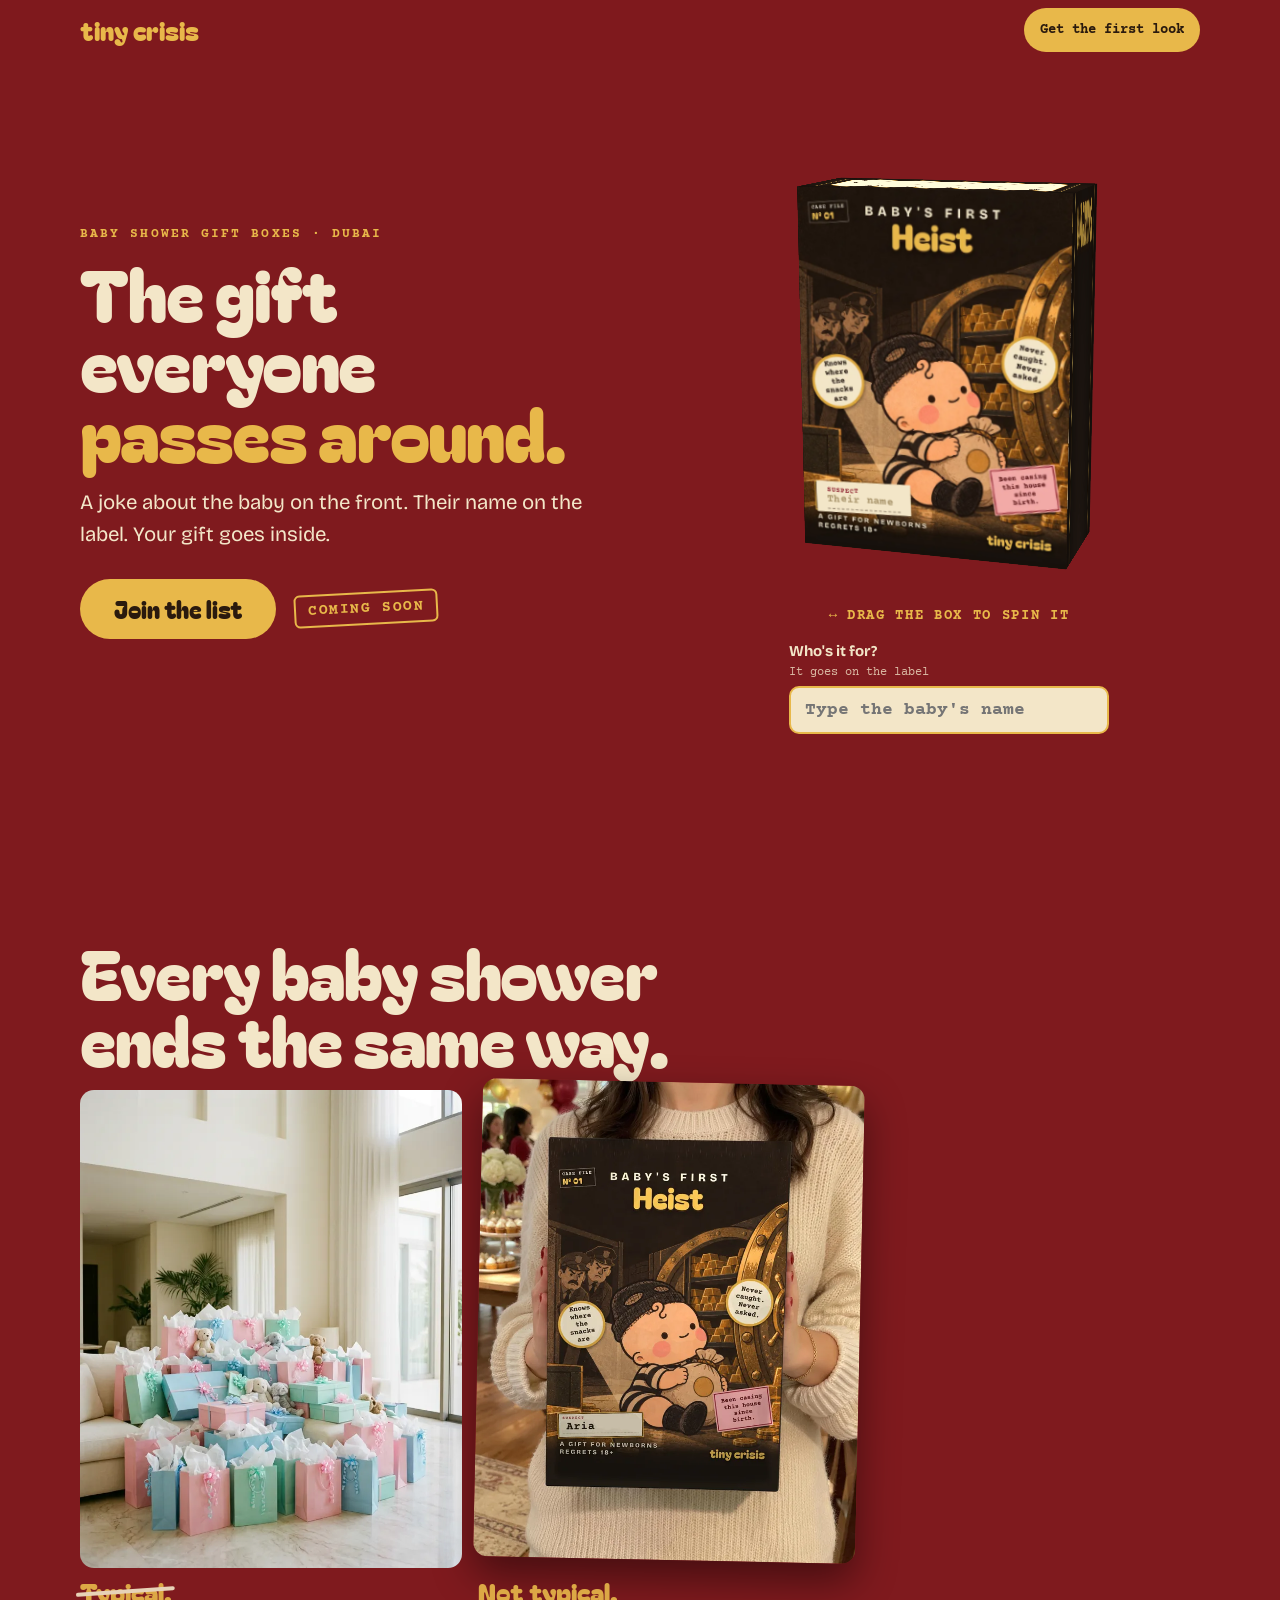
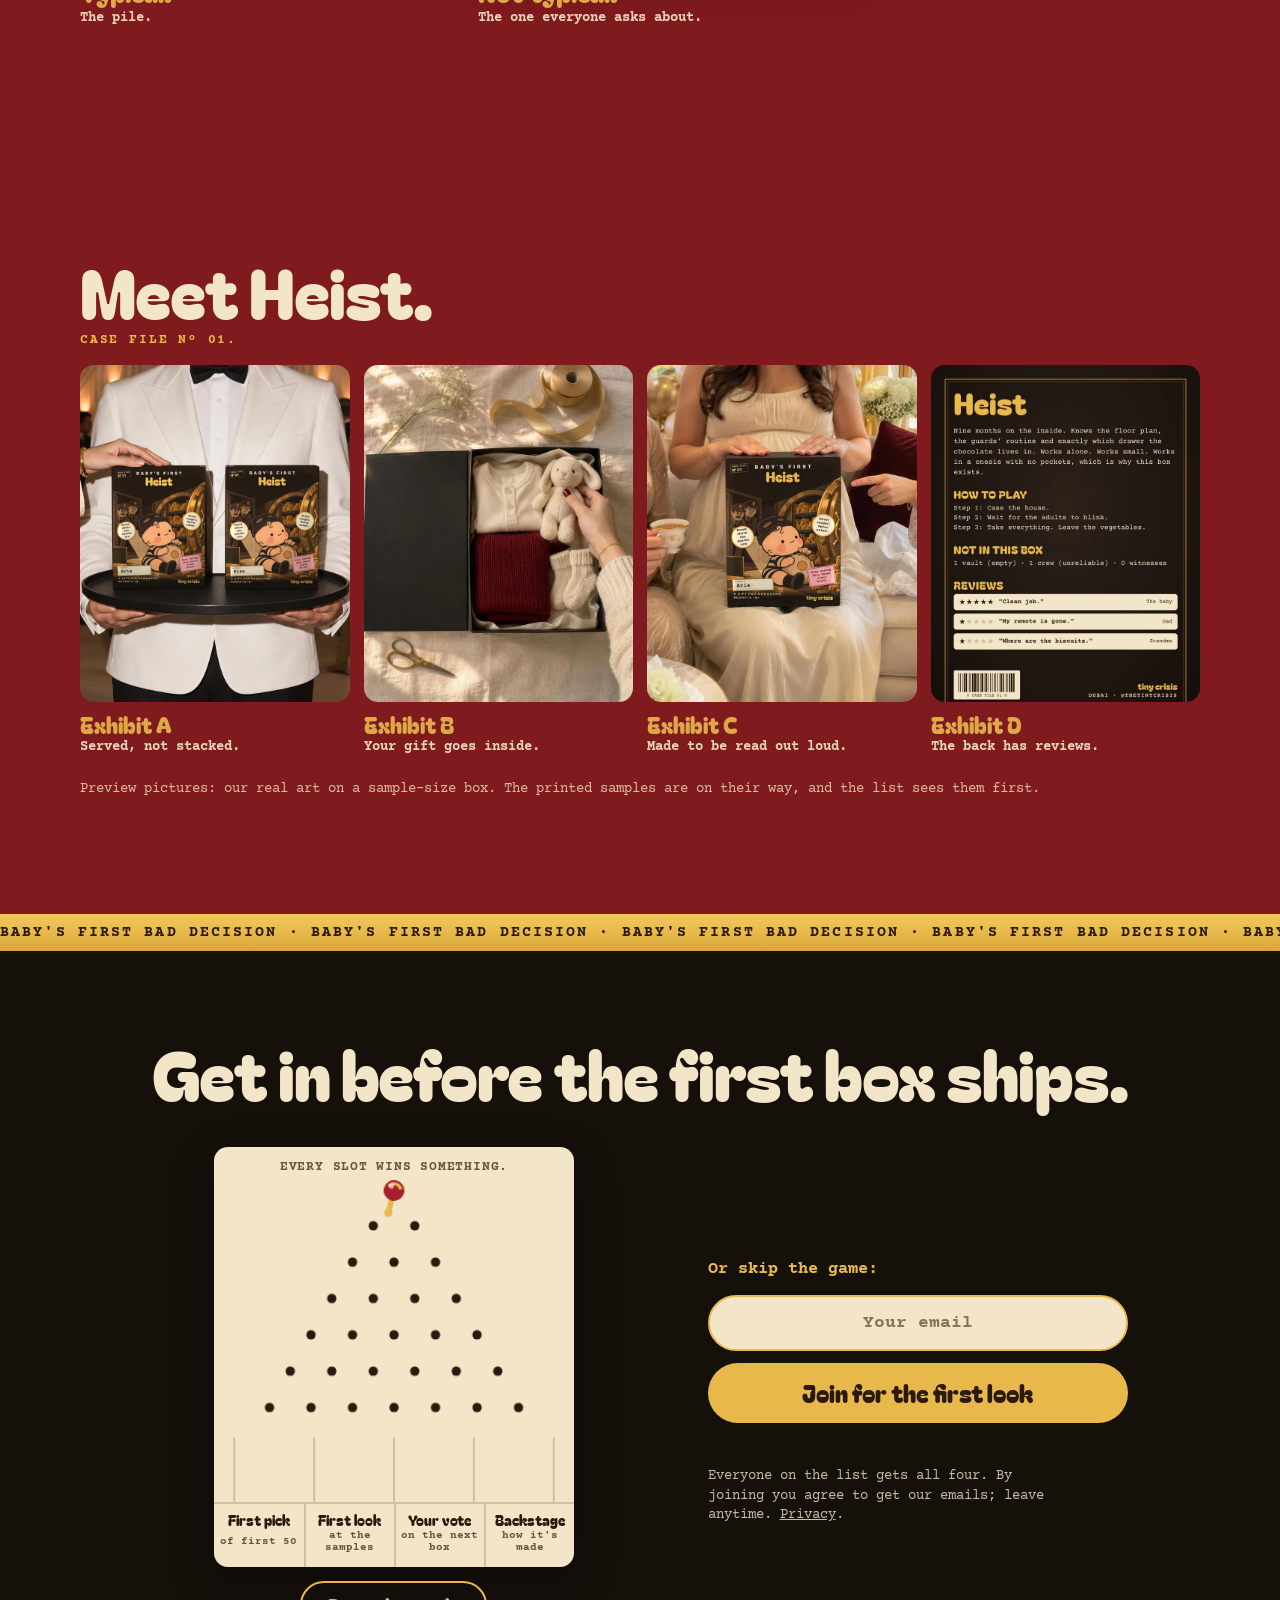
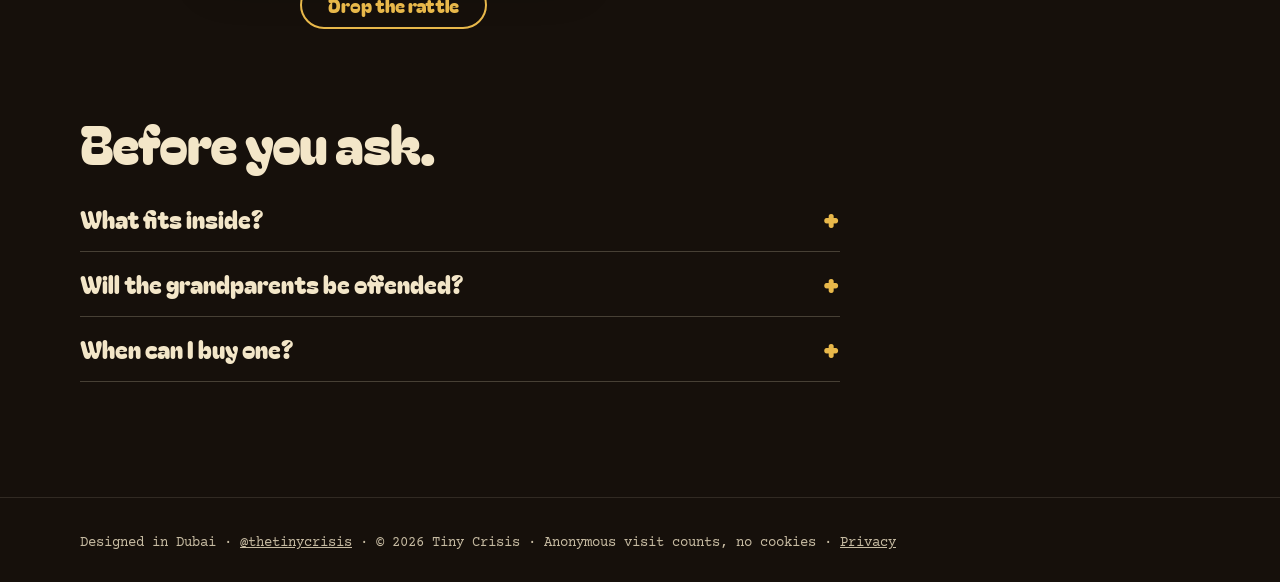
==== index.html @ ea4ff87f "Update teaser" ====
<!doctype html>
<html lang="en">
<head>
<meta charset="utf-8">
<meta name="viewport" content="width=device-width, initial-scale=1, viewport-fit=cover">
<title>Tiny Crisis · Baby's First Bad Decision</title>
<meta name="description" content="Baby shower gift boxes with a dark sense of humour. Your gift goes inside. Their name goes on the front. Designed in Dubai, opening soon.">
<meta property="og:title" content="Tiny Crisis · Baby's First Bad Decision">
<meta property="og:description" content="Baby shower gift boxes with a dark sense of humour. Your gift goes inside. Their name goes on the front.">
<meta property="og:image" content="https://thetinycrisis.com/img/og-heist.jpg">
<meta property="og:image:width" content="1200">
<meta property="og:image:height" content="630">
<meta property="og:image:alt" content="The Tiny Crisis gift box Baby's First Heist: a cartoon baby in a ski mask in a bank vault, with the name Aria on the label.">
<meta property="og:url" content="https://thetinycrisis.com/">
<meta name="twitter:card" content="summary_large_image">
<meta name="theme-color" content="#7F1A1E">
<link rel="icon" href="favicon.svg" type="image/svg+xml">
<link rel="preload" href="img/face-front.webp" as="image" type="image/webp">
<link rel="preload" href="fonts/bagel-fat-one-latin-400-normal.woff2" as="font" type="font/woff2" crossorigin>
<link rel="stylesheet" href="style.css?v=20261111a">
</head>
<body>

<header class="top">
  <div class="wrap top-in">
    <a class="logo" href="#top">tiny crisis</a>
    <a class="pill" href="#join" id="pillBtn" aria-haspopup="dialog">Get the first look</a>
  </div>
</header>

<main id="top">

<!-- 1. What it is (10 Nov reset): the real Heist box, her name on the label -->
<section class="hero">
  <div class="wrap hero-in">
    <div class="hero-copy">
      <p class="kicker">Baby shower gift boxes · Dubai</p>
      <h1>The gift everyone <span>passes around.</span></h1>
      <p class="lede">A joke about the baby on the front. Their name on the label. Your gift goes inside.</p>
      <p class="hero-cta"><a class="btn big" id="heroBtn" href="#join" aria-haspopup="dialog">Join the list</a><span class="soon"><span>Coming soon</span></span></p>
    </div>
    <div class="stage">
      <div class="scene" id="scene" aria-label="The Heist gift box: a cartoon baby in a ski mask in a bank vault. Drag to spin it.">
        <div class="box" id="box">
          <div class="face f-front"><img src="img/face-front.webp" alt="" fetchpriority="high"><span class="namelabel" aria-hidden="true"><small>Suspect</small><b id="nameOut">Their name</b></span></div>
          <div class="face f-back"><img src="img/face-back.webp" alt=""></div>
          <div class="face f-right"><img src="img/face-right.webp" alt=""></div>
          <div class="face f-left"><img src="img/face-left.webp" alt=""></div>
          <div class="face f-bottom"><i></i></div>
          <div class="face f-top"><img src="img/face-top.webp" alt=""></div>
        </div>
      </div>
      <p class="spinhint" id="spinHint"><i aria-hidden="true">&#8596;</i> Drag the box to spin it</p>
      <label class="namefield" for="nameIn">Who's it for? <small>It goes on the label</small>
        <input id="nameIn" maxlength="14" autocomplete="off" autocapitalize="words" enterkeyhint="done" placeholder="Type the baby's name">
      </label>
      <button type="button" class="btn sealbtn" id="sealBtn" hidden>Get this box first</button>
    </div>
  </div>
</section>

<!-- 2. Why it exists, in two photos -->
<section class="sec vs">
  <div class="wrap">
    <h2 class="rv">Every baby shower ends the same way.</h2>
    <div class="pair rv" id="pair">
      <figure><img src="img/typical.webp" alt="A pile of pastel gift bags and teddy bears after a baby shower." loading="lazy" width="720" height="900"><figcaption><b><s>Typical.</s></b> The pile.</figcaption></figure>
      <figure><img src="img/hands-heist.webp" alt="A woman at a baby shower holds the Heist gift box, the name Aria on its label." loading="lazy" width="720" height="900"><figcaption><b>Not typical.</b> The one everyone asks about.</figcaption></figure>
    </div>
  </div>
</section>

<!-- 2b. Meet Heist (10 Nov reset): the real art in real rooms, labelled honestly as preview pictures -->
<section class="sec exh">
  <div class="wrap">
    <h2 class="rv">Meet Heist.</h2>
    <p class="exh-sub">Case file Nº 01.<span class="exh-swipe"> Swipe, or tap one.</span></p>
    <div class="exh-strip rv" id="exhStrip" tabindex="0" aria-label="Pictures of the Heist gift box">
      <figure data-full="img/ev-pick-lg.webp"><img src="img/ev-pick.webp" alt="A guest lifts a Heist gift box from a waiter's tray at a baby shower; two boxes, each with a different baby's name on the label." loading="lazy" width="720" height="900"><figcaption><b>Exhibit A</b> Served, not stacked.</figcaption></figure>
      <figure data-full="img/ev-open-lg.webp"><img src="img/ev-open.webp" alt="The box open from above: a newborn outfit, a knitted blanket, socks and a soft bunny inside." loading="lazy" width="720" height="900"><figcaption><b>Exhibit B</b> Your gift goes inside.</figcaption></figure>
      <figure data-full="img/ev-lap-lg.webp"><img src="img/ev-lap.webp" alt="A mum-to-be holds the Heist box on her lap while a friend points at it." loading="lazy" width="720" height="900"><figcaption><b>Exhibit C</b> Made to be read out loud.</figcaption></figure>
      <figure data-full="img/ev-reviews-lg.webp"><img src="img/ev-reviews.webp" alt="The back of the Heist box: how to play, and reviews from the baby, Dad and Grandma." loading="lazy" width="720" height="900"><figcaption><b>Exhibit D</b> The back has reviews.</figcaption></figure>
    </div>
    <p class="exh-dots" id="exhDots" aria-hidden="true"><i class="on"></i><i></i><i></i><i></i></p>
    <p class="micro exh-note">Preview pictures: our real art on a sample-size box. The printed samples are on their way, and the list sees them first.</p>
  </div>
</section>

<div class="tapeline" aria-hidden="true"><div><span>BABY'S FIRST BAD DECISION · BABY'S FIRST BAD DECISION · BABY'S FIRST BAD DECISION · BABY'S FIRST BAD DECISION · BABY'S FIRST BAD DECISION · BABY'S FIRST BAD DECISION · </span><span>BABY'S FIRST BAD DECISION · BABY'S FIRST BAD DECISION · BABY'S FIRST BAD DECISION · BABY'S FIRST BAD DECISION · BABY'S FIRST BAD DECISION · BABY'S FIRST BAD DECISION · </span></div></div>

<!-- 3. Drop the rattle → join (28 Oct: replaces the unwrap game). Every slot is a real list perk. -->
<section class="sec join" id="join">
  <div class="wrap join-in">
    <h2 class="rv">Get in before the first box ships.</h2>
    <div class="join-game">
    <div class="drop" id="drop">
      <p class="drop-sub">Every slot wins something.</p>
      <canvas id="board" width="320" height="312" role="img" aria-label="A board of pegs. Tap it to drop a baby rattle into one of four prize slots."></canvas>
      <ol class="slots" id="slots">
        <li><b>First pick</b><span>of first 50</span></li>
        <li><b>First look</b><span>at the samples</span></li>
        <li><b>Your vote</b><span>on the next box</span></li>
        <li><b>Backstage</b><span>how it's made</span></li>
      </ol>
    </div>
    <button type="button" class="btn ghost" id="dropBtn">Drop the rattle</button>
    </div>
    <div class="join-ask">
    <p class="unwrap-msg" id="dropMsg" aria-live="polite">Or skip the game:</p>
    <form class="joinform" id="joinForm" novalidate>
      <label class="sr-only" for="joinEmail">Your email</label>
      <input id="joinEmail" name="email" type="email" inputmode="email" autocomplete="email" autocapitalize="off" autocorrect="off" spellcheck="false" enterkeyhint="send" placeholder="Your email" required>
      <button type="submit" class="btn big waitlist" id="joinBtn">Join for the first look</button>
      <p class="join-err" id="joinErr" role="alert" aria-live="polite"></p>
    </form>
    <p class="micro">Everyone on the list gets all four. By joining you agree to get our emails; leave anytime. <a href="privacy.html">Privacy</a>.</p>
    </div>
  </div>
</section>

<!-- 10 Nov: three questions a careful buyer asks. No sizes until a sample is measured. -->
<section class="sec faq" id="faq">
  <div class="wrap">
    <h2 class="rv">Before you ask.</h2>
    <details class="rv"><summary>What fits inside?</summary><p>Think a newborn outfit set, a blanket or a soft toy. Exact measurements arrive with the first look, once the sample is on our desk.</p></details>
    <details class="rv"><summary>Will the grandparents be offended?</summary><p>No. It's dark humour, not rude humour: nothing cruel, and nothing you'd have to explain to Grandma. It works for a boy or a girl.</p></details>
    <details class="rv"><summary>When can I buy one?</summary><p>Soon. Samples are being made now. The list sees them first, and the first 50 boxes are offered to the list before the shop opens.</p></details>
  </div>
</section>

<!-- 8 Nov: the top button opens this pop-up (email in one step) instead of scrolling to the game -->
<dialog class="modal" id="joinModal" aria-labelledby="mTitle">
  <form class="joinform mform" id="modalForm" novalidate>
    <button type="button" class="m-x" id="mClose" aria-label="Close">&times;</button>
    <p class="m-kick">The list</p>
    <h2 id="mTitle">Get the first look.</h2>
    <p class="m-sub" id="mSub">Free, and it takes five seconds.</p>
    <label class="sr-only" for="mEmail">Your email</label>
    <input id="mEmail" name="email" type="email" inputmode="email" autocomplete="email" autocapitalize="off" autocorrect="off" spellcheck="false" enterkeyhint="send" placeholder="Your email" required>
    <button type="submit" class="btn big waitlist" id="mBtn">Join for the first look</button>
    <p class="join-err" id="mErr" role="alert" aria-live="polite"></p>
    <p class="micro">By joining you agree to get our emails; leave anytime. <a href="privacy.html">Privacy</a>.</p>
  </form>
</dialog>

<!-- 10 Nov: an exhibit, full screen -->
<dialog class="lightbox" id="lightbox" aria-label="Exhibit, full screen">
  <button type="button" class="m-x" id="lbClose" aria-label="Close">&times;</button>
  <img id="lbImg" alt="">
  <p class="lb-bar"><button type="button" id="lbPrev" aria-label="Previous exhibit">&#8592;</button><span id="lbCap"></span><button type="button" id="lbNext" aria-label="Next exhibit">&#8594;</button></p>
</dialog>

</main>

<footer class="foot">
  <div class="wrap">
    <p class="legal">Designed in Dubai · <a href="https://www.instagram.com/thetinycrisis/">@thetinycrisis</a> · © 2026 Tiny Crisis · Anonymous visit counts, no cookies · <a href="privacy.html">Privacy</a></p>
  </div>
</footer>

<script src="track.js?v=20261102a" defer></script>
<script src="app.js?v=20261111a" defer></script>
</body>
</html>
---- style.css ----
@font-face{font-family:'Bagel Fat One';font-display:swap;src:url(fonts/bagel-fat-one-latin-400-normal.woff2) format('woff2')}
@font-face{font-family:'Courier Prime';font-weight:400;font-display:swap;src:url(fonts/courier-prime-latin-400-normal.woff2) format('woff2')}
@font-face{font-family:'Courier Prime';font-weight:700;font-display:swap;src:url(fonts/courier-prime-latin-700-normal.woff2) format('woff2')}
@font-face{font-family:'Bricolage Grotesque';font-weight:200 800;font-display:swap;src:url(fonts/bricolage-grotesque-latin-opsz-normal.woff2) format('woff2')}
:root{
  color-scheme:dark;
  --red:#7F1A1E;--red-hi:#A51F2F;--night:#16100B;--paper:#F3E6C8;--gold:#E8B84A;--blush:#F2A9A6;--ink:#2A1A0E;--ink-soft:#6B5440;
  --display:'Bagel Fat One',system-ui,sans-serif;--sans:'Bricolage Grotesque',system-ui,sans-serif;--type:'Courier Prime',ui-monospace,monospace;
  --r:14px;--pad:clamp(64px,9vw,120px)
}
*{box-sizing:border-box;margin:0;padding:0}
html{scroll-behavior:smooth;-webkit-text-size-adjust:100%;scroll-padding-top:70px}
html,body{overflow-x:clip}
body{background:var(--red);color:var(--paper);font:400 18px/1.55 var(--sans)}
img{display:block;max-width:100%;height:auto}
a{color:inherit}
button{font:inherit;color:inherit;cursor:pointer;background:none;border:0}
:focus-visible{outline:3px solid var(--gold);outline-offset:3px}
h1,h2,h3{font-family:var(--display);font-weight:400;line-height:.98;letter-spacing:-.015em;text-wrap:balance}
h2{font-size:clamp(38px,6vw,68px);margin-bottom:18px}
.wrap{width:min(1120px,100% - 32px);margin-inline:auto}
.sec{padding:var(--pad) 0}
.paper{background:var(--paper);color:var(--ink)}
.night{background:var(--night)}
.kicker{font:700 13px/1 var(--type);letter-spacing:.16em;text-transform:uppercase;color:var(--gold);margin-bottom:16px}
.sub{max-width:52ch;opacity:.85;margin-bottom:32px}
.micro{font:400 14px/1.4 var(--type);opacity:.8}

/* header */
.top{position:sticky;top:0;z-index:10;background:rgba(127,26,30,.92);backdrop-filter:blur(8px);-webkit-backdrop-filter:blur(8px)}
.top-in{display:flex;align-items:center;min-height:60px}
.logo{font:400 26px/1 var(--display);color:var(--gold);text-decoration:none;margin-right:auto}
.pill{font:700 14px/1 var(--type);text-decoration:none;padding:13px 16px;border-radius:999px;background:var(--gold);color:var(--ink);min-height:44px;display:inline-flex;align-items:center}

/* buttons */
.btn{display:inline-flex;align-items:center;justify-content:center;min-height:52px;padding:0 26px;border-radius:999px;background:var(--gold);color:var(--ink);font:400 21px/1 var(--display);text-decoration:none;transition:transform .2s}
.btn:hover{transform:translateY(-2px)}
.btn.big{min-height:60px;font-size:24px;padding:0 34px}

/* hero */
.hero{padding:clamp(28px,6vw,72px) 0 clamp(48px,7vw,90px)}
.hero-in{display:grid;grid-template-columns:1.05fr .95fr;gap:clamp(24px,5vw,64px);align-items:center}
h1{font-size:clamp(50px,8.4vw,104px);margin-bottom:20px}
h1 span{color:var(--gold)}
.lede{font-size:clamp(18px,1.6vw,21px);max-width:44ch;margin-bottom:28px}
.cta-row{display:flex;flex-wrap:wrap;align-items:center;gap:14px 20px}

/* 360, sealed */
.stage{display:grid;justify-items:center}
.scene{--w:min(44vw,270px);--h:calc(var(--w)*28/21);--d:calc(var(--w)*9/21);width:100%;height:calc(var(--h)*1.3);perspective:1400px;display:grid;place-items:center;touch-action:pan-y;cursor:grab;user-select:none;-webkit-user-select:none}
.scene.dragging{cursor:grabbing}
.box{position:relative;width:var(--w);height:var(--h);transform-style:preserve-3d;will-change:transform}
.box.nope{animation:nope .45s}
@keyframes nope{20%{translate:-8px 0}40%{translate:8px 0}60%{translate:-5px 0}80%{translate:4px 0}}
.face{position:absolute;left:50%;top:50%;transform-style:preserve-3d;overflow:hidden;background:#1d140d}
.face img,.face i{position:absolute;inset:0;width:100%;height:100%;object-fit:cover;backface-visibility:hidden;-webkit-backface-visibility:hidden}
.face i{background:#1d140d}
.f-front,.f-back{width:var(--w);height:var(--h);margin:calc(var(--h)/-2) 0 0 calc(var(--w)/-2)}
.f-left,.f-right{width:var(--d);height:var(--h);margin:calc(var(--h)/-2) 0 0 calc(var(--d)/-2)}
.f-top,.f-bottom{width:var(--w);height:var(--d);margin:calc(var(--d)/-2) 0 0 calc(var(--w)/-2)}
.f-front{transform:translateZ(calc(var(--d)/2))}
.f-back{transform:rotateY(180deg) translateZ(calc(var(--d)/2))}
.f-right{transform:rotateY(90deg) translateZ(calc(var(--w)/2))}
.f-left{transform:rotateY(-90deg) translateZ(calc(var(--w)/2))}
.f-top{transform:rotateX(90deg) translateZ(calc(var(--h)/2))}
.f-bottom{transform:rotateX(-90deg) translateZ(calc(var(--h)/2))}
.seal{position:absolute;left:50%;top:50%;width:46%;aspect-ratio:1;translate:-50% -50%;border-radius:50%;
  background:radial-gradient(circle at 35% 30%,#c9333f,#8d1720 60%,#5e0e14);box-shadow:0 6px 18px rgba(0,0,0,.55),inset 0 -4px 10px rgba(0,0,0,.35);
  display:grid;place-items:center;text-align:center;font:400 calc(var(--w)*.085)/.9 var(--display);color:var(--gold);backface-visibility:hidden;-webkit-backface-visibility:hidden}
.tape{position:absolute;left:-20%;width:140%;padding:6px 0;background:var(--gold);color:var(--ink);font:700 calc(var(--w)*.045)/1 var(--type);letter-spacing:.12em;text-align:center;white-space:nowrap;box-shadow:0 3px 8px rgba(0,0,0,.4);backface-visibility:hidden;-webkit-backface-visibility:hidden}
.t1{top:16%;rotate:-8deg}
.t2{top:46%;rotate:6deg}
.hint{font:700 13px/1.4 var(--type);letter-spacing:.08em;text-transform:uppercase;opacity:.85;text-align:center;min-height:2.8em;margin-top:6px}

/* typical vs */
.pair{display:grid;grid-template-columns:1fr 1fr;gap:16px}
.pair img{border-radius:var(--r);width:100%;aspect-ratio:4/5;object-fit:cover}
.pair figcaption{font:700 14px/1.4 var(--type);margin-top:10px;opacity:.9}

/* tell */
.tell-in{display:grid;grid-template-columns:1.2fr .8fr;gap:clamp(24px,5vw,64px);align-items:start}
.ticks{list-style:none;display:grid;gap:16px}
.ticks li{padding-left:34px;position:relative;font-size:19px}
.ticks li::before{content:"✓";position:absolute;left:0;top:0;width:24px;height:24px;border-radius:50%;background:var(--red);color:var(--paper);display:grid;place-items:center;font-size:14px;line-height:24px;text-align:center}
.cant{background:var(--night);color:var(--paper);border-radius:var(--r);padding:28px;position:relative}
.cant h3{font-size:34px;margin-bottom:10px}
.stamp{display:inline-block;font:700 14px/1 var(--type);letter-spacing:.18em;text-transform:uppercase;color:var(--blush);border:2px solid var(--blush);padding:6px 10px;rotate:-6deg;margin-bottom:14px}

/* sealed files */
.files{display:grid;grid-template-columns:repeat(3,1fr);gap:16px}
.file{position:relative;border-radius:var(--r);overflow:hidden;aspect-ratio:3/4;text-align:left;background:#000}
.file img{position:absolute;inset:0;width:100%;height:100%;object-fit:cover;opacity:.85}
.file .no{position:absolute;left:12px;top:12px;font:700 13px/1 var(--type);letter-spacing:.1em;background:var(--paper);color:var(--ink);padding:6px 8px;border-radius:4px}
.file .bar{position:absolute;left:12px;right:30%;top:44px;height:14px;background:#000;border-radius:2px}
.file .wax{position:absolute;left:50%;top:50%;translate:-50% -50%;width:34%;aspect-ratio:1;border-radius:50%;display:grid;place-items:center;
  background:radial-gradient(circle at 35% 30%,#c9333f,#8d1720 60%,#5e0e14);box-shadow:0 6px 16px rgba(0,0,0,.6);font:400 clamp(18px,3vw,30px)/1 var(--display);color:var(--gold)}
.file .clue{position:absolute;left:10px;right:10px;bottom:10px;padding:10px;border-radius:8px;background:var(--paper);color:var(--ink);font:700 15px/1.25 var(--type);opacity:0;translate:0 10px;transition:.25s}
.file.shown .clue{opacity:1;translate:0 0}
.file.shake{animation:nope .45s}
.note{margin-top:18px;font:700 14px/1.4 var(--type);opacity:.85}

/* evidence */
.grid{display:grid;grid-template-columns:repeat(4,1fr);gap:12px}
.grid figure{position:relative;border-radius:var(--r);overflow:hidden;aspect-ratio:4/5}
.grid img{width:100%;height:100%;object-fit:cover}
.grid figure::after{content:"EVIDENCE WITHHELD";position:absolute;left:-10%;right:-10%;top:46%;padding:6px 0;background:var(--gold);color:var(--ink);font:700 12px/1 var(--type);letter-spacing:.14em;text-align:center;rotate:-8deg}
.ev{position:absolute;left:10px;top:10px;font:700 12px/1 var(--type);background:var(--night);padding:6px 8px;border-radius:4px}

/* how + faq */
.steps{list-style:none;display:grid;grid-template-columns:repeat(3,1fr);gap:16px}
.steps li{display:flex;gap:14px;align-items:flex-start;background:#fff8e8;border-radius:var(--r);padding:20px}
.steps b{font:400 34px/1 var(--display);color:var(--red-hi)}
.faq details{border-bottom:1px solid rgba(243,230,200,.25);padding:16px 0;max-width:760px}
.faq summary{font:400 24px/1.2 var(--display);cursor:pointer;list-style:none;min-height:44px;display:flex;align-items:center}
.faq summary::-webkit-details-marker{display:none}
.faq p{margin-top:8px;opacity:.9}

/* join */
.join{background:var(--night);text-align:center}
.join-in{display:grid;justify-items:center}
.perks{list-style:none;display:grid;gap:10px;margin:8px 0 30px;max-width:560px;text-align:left}
.perks li{padding-left:22px;position:relative}
.perks li::before{content:"✦";position:absolute;left:0;color:var(--gold)}
.join .micro{margin-top:14px}

/* footer */
.foot{background:var(--red);padding:56px 0 calc(40px + env(safe-area-inset-bottom))}
.foot-logo{font:400 clamp(60px,13vw,150px)/.9 var(--display);color:var(--gold);letter-spacing:-.03em;margin-bottom:12px}
.legal{font:400 14px/1.4 var(--type);opacity:.8;margin-top:8px}

@media (max-width:820px){
  .hero-in,.tell-in{grid-template-columns:1fr}
  .scene{--w:min(46vw,190px)}
  .hero{padding-top:20px}
  h1{font-size:clamp(44px,13vw,60px);margin-bottom:12px}
  .lede{font-size:17px;margin-bottom:8px}
  .hero-in{gap:6px}
  .pill{font-size:12px;padding:10px 12px;min-height:40px}
  .files{grid-template-columns:repeat(3,1fr);gap:8px}
  .file .clue{font-size:12px;padding:7px}
  .file .no{font-size:10px;padding:4px 6px}
  .file .bar{top:36px;height:10px}
  .grid{grid-template-columns:1fr 1fr}
  .steps{grid-template-columns:1fr}
  .pair{gap:10px}
}
@media (prefers-reduced-motion:reduce){html{scroll-behavior:auto}.box.nope,.file.shake{animation:none}}

/* ---------- 25 Oct: more ways to tease ---------- */
/* 1. only their name is in focus */
.namelabel{position:absolute;left:4%;top:79.5%;width:46%;height:10.5%;background:#F3E6C8;border:1px solid #d9c79c;border-radius:2px;
  padding:3% 5% 0;display:flex;flex-direction:column;gap:2%;backface-visibility:hidden;-webkit-backface-visibility:hidden;box-shadow:0 1px 3px rgba(0,0,0,.35)}
.namelabel small{font:700 calc(var(--w)*.026)/1 var(--type);letter-spacing:.12em;color:var(--red-hi);text-transform:uppercase}
.namelabel b{font:700 calc(var(--w)*var(--ns,.065))/1.1 var(--type);color:var(--ink);white-space:nowrap;overflow:hidden;border-bottom:1px dashed #a8946b;padding-bottom:2px}
.namelabel b.empty{color:#a8946b}
.namefield{display:grid;gap:6px;width:min(100%,320px);margin-top:14px;font:700 15px/1.2 var(--sans)}
.namefield small{font:400 12px/1.2 var(--type);opacity:.8}
.namefield input{min-height:48px;border-radius:10px;border:2px solid var(--gold);background:var(--paper);color:var(--ink);font:700 18px/1 var(--type);padding:0 14px}
/* 4. declassify meter */
.meter{display:flex;align-items:center;gap:10px;width:min(100%,320px);margin-top:12px;font:700 12px/1 var(--type);letter-spacing:.1em;text-transform:uppercase}
.meter i{flex:1;height:8px;border-radius:99px;background:rgba(243,230,200,.2);overflow:hidden}
.meter b{display:block;height:100%;width:10%;background:var(--gold);border-radius:99px;transition:width 1.2s ease}
.meter em{font-style:normal;color:var(--gold)}

/* 3. unwrap it */
.unwrap{background:var(--night)}
.unwrap-in{display:grid;grid-template-columns:1fr 1fr;gap:32px;align-items:center}
.unwrap-msg{font:700 16px/1.4 var(--type);color:var(--gold);min-height:3em}
.gift{position:relative;width:min(78vw,340px);aspect-ratio:1;justify-self:center;border-radius:6px}
.gift .layer{position:absolute;inset:0;border-radius:6px;transition:transform .7s cubic-bezier(.5,0,.3,1),opacity .7s;box-shadow:0 20px 40px -12px rgba(0,0,0,.7)}
.gift .l1{background:repeating-linear-gradient(135deg,#A51F2F 0 18px,#97192a 18px 36px);z-index:3}
.gift .l2{inset:14%;background:repeating-linear-gradient(45deg,#F2A9A6 0 14px,#e99a97 14px 28px);z-index:2}
.gift .rib-v,.gift .rib-h{position:absolute;background:linear-gradient(90deg,#c9952f,#E8B84A,#c9952f);transition:transform .6s,opacity .6s}
.gift .rib-v{left:44%;width:12%;top:0;bottom:0}
.gift .rib-h{top:44%;height:12%;left:0;right:0;background:linear-gradient(180deg,#c9952f,#E8B84A,#c9952f)}
.gift .bow{position:absolute;left:50%;top:50%;width:34%;height:20%;translate:-50% -50%;transition:transform .6s,opacity .6s;
  background:radial-gradient(ellipse at 25% 50%,#E8B84A 0 38%,transparent 40%),radial-gradient(ellipse at 75% 50%,#E8B84A 0 38%,transparent 40%),radial-gradient(circle at 50% 50%,#c9952f 0 14%,transparent 15%)}
.gift .envelope{position:absolute;inset:26% 14%;background:var(--paper);border-radius:4px;z-index:1;display:grid;place-items:center;box-shadow:0 10px 24px rgba(0,0,0,.5)}
.gift .flap{position:absolute;left:0;right:0;top:0;height:55%;background:#e6d5ae;clip-path:polygon(0 0,100% 0,50% 100%)}
.gift .wax2{position:absolute;left:50%;top:48%;translate:-50% -50%;width:26%;aspect-ratio:1;border-radius:50%;display:grid;place-items:center;
  background:radial-gradient(circle at 35% 30%,#c9333f,#8d1720 60%,#5e0e14);font:400 clamp(16px,4vw,24px)/1 var(--display);color:var(--gold);font-style:normal}
.gift .env-text{position:absolute;bottom:10%;font:700 13px/1 var(--type);color:var(--ink);letter-spacing:.06em}
.gift.s1 .l1 .rib-v{transform:translateY(-120%);opacity:0}
.gift.s1 .l1 .rib-h{transform:translateX(120%);opacity:0}
.gift.s1 .l1 .bow{transform:translateY(-160%) rotate(-30deg);opacity:0}
.gift.s2 .l1{transform:translateY(-40%) rotate(-14deg) scale(1.08);opacity:0;pointer-events:none}
.gift.s3 .l2 .rib-v,.gift.s3 .l2 .rib-h,.gift.s3 .l2 .bow{opacity:0}
.gift.s4 .l2{transform:translateX(60%) rotate(18deg);opacity:0;pointer-events:none}
.gift.s4 .envelope{animation:nope .45s}

/* 7. redacted line */
.redline{margin-top:14px;font:400 16px/1.7 var(--type)}
.redline .rd{background:#000;color:#000;border-radius:2px;padding:0 2px;font:inherit;line-height:1.2;min-height:24px}
.redline .rd.hit{background:var(--blush);color:var(--ink)}
.rd-note{font:700 13px/1.4 var(--type);color:var(--gold);min-height:1.4em;margin-top:6px}

/* 6. interrogation */
.interro-in{display:grid;grid-template-columns:1fr 1fr;gap:32px;align-items:center}
.qs{display:flex;flex-wrap:wrap;gap:10px}
.qs button{min-height:44px;padding:10px 16px;border-radius:999px;background:var(--night);color:var(--paper);font:700 15px/1.2 var(--type);transition:background .2s}
.qs button[aria-pressed="true"]{background:var(--red-hi)}
.suspect{background:var(--night);color:var(--paper);border-radius:var(--r);padding:28px;min-height:200px;display:flex;flex-direction:column;justify-content:center;position:relative;overflow:hidden}
.suspect::before{content:"";position:absolute;inset:0;background:repeating-linear-gradient(0deg,transparent 0 38px,rgba(243,230,200,.06) 38px 40px)}
.suspect .tag{font:700 12px/1 var(--type);letter-spacing:.14em;text-transform:uppercase;color:var(--gold);margin-bottom:14px;position:relative}
.suspect .answer{font:400 clamp(26px,3.4vw,38px)/1.1 var(--display);position:relative}

/* 5. evidence bag */
.bagrow{display:grid;place-items:center;margin-bottom:24px}
.bag{position:relative;width:min(70vw,300px);aspect-ratio:3/4;border-radius:10px;overflow:hidden;rotate:-3deg;box-shadow:0 24px 44px -14px rgba(0,0,0,.8)}
.bag img{width:100%;height:100%;object-fit:cover;filter:saturate(.85)}
.bag::before{content:"";position:absolute;inset:0;background:linear-gradient(160deg,rgba(255,255,255,.28),rgba(255,255,255,.04) 40%,rgba(255,255,255,.18) 70%,rgba(255,255,255,.05));z-index:1}
.bag .zip{position:absolute;left:0;right:0;top:0;height:16px;background:repeating-linear-gradient(90deg,#c8323e 0 6px,#a5212c 6px 9px);z-index:2}
.bag .shine{position:absolute;left:-30%;top:-10%;width:30%;height:130%;background:rgba(255,255,255,.18);rotate:20deg;z-index:2}
.bagtag{position:absolute;right:8px;bottom:12px;width:62%;background:#fff;color:var(--ink);border-radius:4px;padding:10px;font:700 12px/1.35 var(--type);z-index:3;rotate:4deg}
.bagtag b{display:block;color:var(--red-hi);letter-spacing:.14em;text-transform:uppercase;margin-bottom:4px}
.bagtag span{opacity:.7}

/* 2. code hunt */
.hunt-in{display:grid;grid-template-columns:1.1fr .9fr;gap:32px;align-items:center}
.codeform{display:flex;gap:10px;flex-wrap:wrap}
.codeform input{flex:1;min-width:160px;min-height:52px;border-radius:999px;border:2px solid var(--gold);background:transparent;color:var(--paper);font:700 20px/1 var(--type);letter-spacing:.3em;text-transform:uppercase;padding:0 20px}
.code-msg{margin-top:12px;font:700 14px/1.4 var(--type);color:var(--gold);min-height:1.4em}
.vault{position:relative;aspect-ratio:9/7;border-radius:var(--r);overflow:hidden;background:repeating-linear-gradient(45deg,#2a1f16 0 12px,#211810 12px 24px);display:grid;place-items:center;border:2px dashed rgba(232,184,74,.5)}
.vault .lock{font:400 34px/1 var(--display);color:var(--gold)}
.vault img{position:absolute;inset:0;width:100%;height:100%;object-fit:cover;animation:pop .6s cubic-bezier(.3,1.4,.5,1)}
.vault.open{border-style:solid}
@keyframes pop{from{transform:scale(.6);opacity:0}}

@media (max-width:820px){
  .unwrap-in,.interro-in,.hunt-in{grid-template-columns:1fr}
  .namefield,.meter{width:100%}
}
.codeform.shake{animation:nope .45s}

/* 25 Oct, cut to three: unwrap lives inside Join */
.join .gift{margin:8px 0 18px}
.join .unwrap-msg{min-height:1.6em;margin-bottom:14px;text-align:center}
.join .micro{max-width:44ch;margin-top:14px}
.hero .namefield{margin-top:6px}
.foot{padding:28px 0 calc(28px + env(safe-area-inset-bottom))}
.join{overflow:hidden}

/* 25 Oct phone fixes: tape words whole, empty label fits, side faces shaded like a real box */
.tape{left:-10%;width:120%}
.f-left img,.f-right img{filter:brightness(.55)}
.f-top img{filter:brightness(1.15)}
.namelabel b.empty{--ns:.042;color:#a8946b}
.namefield{width:min(100%,320px)}
@media (max-width:350px){
  .logo{font-size:21px}
  .pill{font-size:11px;padding:9px 10px}
  h1{font-size:40px}
}
.pair figcaption b{display:block;font:400 26px/1.1 var(--display);color:var(--gold);margin-bottom:2px}
.join .gift{width:min(70vw,280px)}

/* 26 Oct: the whole box tied up in CLASSIFIED tape (one band around the sides, one over the top, crossing under the seal) */
.tape{display:none}
.band{position:absolute;background:linear-gradient(180deg,#f0c95e,#E8B84A 50%,#d9a83c);color:var(--ink);font:700 calc(var(--w)*.04)/1 var(--type);letter-spacing:.14em;
  display:flex;align-items:center;justify-content:center;white-space:nowrap;overflow:hidden;backface-visibility:hidden;-webkit-backface-visibility:hidden;
  box-shadow:0 0 0 1px rgba(0,0,0,.18),0 2px 6px rgba(0,0,0,.35)}
.band.h{left:0;right:0;top:50%;height:calc(var(--w)*.1);translate:0 -50%}
.band.v{top:0;bottom:0;left:50%;width:calc(var(--w)*.1);translate:-50% 0}
.band.v b{font:inherit;writing-mode:vertical-rl}
.f-front .seal{z-index:2}
.namelabel{width:38%;z-index:2}
/* front: the seal sits on the knot, so each band shows one whole word on each side of it */
.f-front .seal{width:36%}
.band.split{justify-content:space-between;letter-spacing:.08em}
.band.h.split{padding:0 4%}
.band.v.split{flex-direction:column;padding:6% 0}
.band.split em{font-style:normal}
/* readable tape on small phones: bigger box, bigger type, tighter letters, smaller seal */
.band{font-size:calc(var(--w)*.055);letter-spacing:.02em}
.band.h{height:calc(var(--w)*.12)}
.band.v{width:calc(var(--w)*.12)}
.band.split{letter-spacing:.02em}
.band.h.split{padding:0 2%}
.f-front .seal{width:30%}
@media (max-width:820px){.scene{--w:min(54vw,210px)}}
/* coming soon stamp under the intro */
.soon{display:inline-flex;align-items:center;gap:8px;margin-top:6px;font:700 13px/1 var(--type);letter-spacing:.12em;text-transform:uppercase;color:var(--paper)}
.soon span{display:inline-block;padding:7px 12px;border:2px solid var(--gold);border-radius:6px;color:var(--gold);rotate:-3deg;font-size:15px}
@media (max-width:350px){.kicker{font-size:11px;letter-spacing:.08em}}
/* 26 Oct: the envelope opens: flap lifts, a card rises, the Join button nudges */
.gift .envelope{overflow:visible}
.gift .flap{transform-origin:top;transition:transform .5s ease;z-index:3}
.gift .wax2{z-index:4;transition:opacity .3s}
.gift .card{position:absolute;left:8%;right:8%;top:8%;bottom:30%;background:#fff;border-radius:4px;display:flex;flex-direction:column;align-items:center;justify-content:center;gap:4px;
  font:700 12px/1.25 var(--type);color:var(--red-hi);text-align:center;padding:6px;z-index:2;transition:transform .6s cubic-bezier(.3,1.3,.5,1) .25s;box-shadow:0 4px 10px rgba(0,0,0,.25)}
.gift .card b{font:400 15px/1.1 var(--display);color:var(--ink)}
.gift.s5 .flap{transform:rotateX(180deg)}
.gift.s5 .wax2{opacity:0}
.gift.s5 .card{transform:translateY(-62%)}
.gift.s5 .env-text{opacity:0}
.btn.nudge{animation:nudge .9s ease 2}
@keyframes nudge{0%,100%{transform:scale(1)}40%{transform:scale(1.07)}70%{transform:scale(.98)}}
@media (prefers-reduced-motion:reduce){.btn.nudge{animation:none}}
.gift .card{opacity:0}
.gift.s5 .card{opacity:1}
.gift.s5 .flap{z-index:1}
.gift.s5 .card{z-index:5;transform:translateY(-78%)}
@media (max-width:350px){.btn.big{font-size:19px;padding:0 20px}}
/* 28 Oct: email field on the page (no new tab) */
.sr-only{position:absolute;width:1px;height:1px;padding:0;margin:-1px;overflow:hidden;clip:rect(0,0,0,0);border:0}
.joinform{display:grid;gap:12px;width:min(100%,380px);justify-items:stretch}
.joinform input{min-height:56px;border-radius:999px;border:2px solid var(--gold);background:var(--paper);color:var(--ink);font:700 18px/1 var(--type);padding:0 22px;text-align:center}
.joinform input::placeholder{color:#8a7458}
.joinform input:focus{outline:3px solid var(--blush);outline-offset:2px}
.joinform .btn{width:100%;border:0;cursor:pointer}
.joinform .btn:disabled{opacity:.7;cursor:wait}
.join-err{min-height:1.3em;font:700 14px/1.3 var(--type);color:var(--blush)}
/* 28 Oct: drop the rattle (replaces the unwrap gift) */
.drop{width:min(100%,360px);background:var(--paper);color:var(--ink);border-radius:var(--r);padding:18px 14px 0;margin:6px 0 14px;box-shadow:0 14px 40px rgba(0,0,0,.35);overflow:hidden}
.drop-title{font:400 30px/1 var(--display);color:var(--red-hi)}
.drop-sub{font:700 13px/1.3 var(--type);letter-spacing:.06em;text-transform:uppercase;margin:6px 0 4px;color:var(--ink-soft)}
.drop canvas{display:block;width:100%;height:auto;aspect-ratio:320/312;cursor:pointer;touch-action:manipulation;-webkit-tap-highlight-color:transparent}
.slots{list-style:none;display:grid;grid-template-columns:repeat(4,1fr);margin:0 -14px;border-top:2px solid rgba(42,26,14,.18)}
.slots li{padding:9px 2px 12px;border-left:2px solid rgba(42,26,14,.18);display:grid;gap:3px;transition:background .25s,color .25s}
.slots li:first-child{border-left:0}
.slots b{font:400 14px/1 var(--display)}
.slots span{font:700 10.5px/1.2 var(--type);color:var(--ink-soft)}
.slots li.win{background:var(--red-hi);color:var(--paper);animation:pop .5s cubic-bezier(.2,1.6,.4,1)}
.slots li.win span{color:var(--paper)}
@keyframes pop{0%{transform:scale(.9)}100%{transform:scale(1)}}
.btn.ghost{background:transparent;color:var(--gold);border:2px solid var(--gold);min-height:48px;font-size:19px;cursor:pointer}
.btn.ghost:disabled{opacity:.5;cursor:default}
@media (prefers-reduced-motion:reduce){.slots li.win{animation:none}}
@media (max-width:340px){.slots b{font-size:12.5px}.slots span{font-size:9.5px}}
.join #dropBtn{margin-top:2px}.join #dropMsg{margin-top:12px;max-width:34ch}

/* 30 Oct: tell people the box spins (hides after the first drag) */
.spinhint{margin:0 0 4px;min-height:32px;display:flex;align-items:center;justify-content:center;gap:8px;font:700 14px/1 var(--type);letter-spacing:.12em;text-transform:uppercase;color:var(--gold);transition:opacity .5s}
.spinhint i{font-style:normal;display:inline-block;animation:spinnudge 1.6s ease-in-out infinite}
.spinhint.gone{opacity:0}
@keyframes spinnudge{0%,100%{transform:translateX(-4px)}50%{transform:translateX(4px)}}
@media (prefers-reduced-motion:reduce){.spinhint i{animation:none}}

/* 3 Nov: evidence strip (swipe on phones, 4 across on desktop) */
.exh h2{margin-bottom:6px}
.exh-sub{font:700 13px/1.4 var(--type);letter-spacing:.14em;text-transform:uppercase;color:var(--gold);margin-bottom:16px}
.exh-strip{display:grid;grid-auto-flow:column;grid-auto-columns:min(70%,280px);gap:14px;overflow-x:auto;scroll-snap-type:x mandatory;padding-bottom:10px;-webkit-overflow-scrolling:touch;scrollbar-width:thin}
.exh-strip figure{scroll-snap-align:start;margin:0}
.exh-strip img{width:100%;aspect-ratio:4/5;object-fit:cover;border-radius:var(--r);display:block}
.exh-strip figcaption{font:700 14px/1.4 var(--type);margin-top:10px;opacity:.9}
.exh-strip figcaption b{display:block;font:400 22px/1.1 var(--display);color:var(--gold);margin-bottom:2px}
.exh-note{margin-top:12px}
@media (min-width:900px){.exh-strip{grid-auto-flow:row;grid-template-columns:repeat(4,1fr);grid-auto-columns:auto;overflow:visible}}
.exh .wrap{min-width:0}.exh-strip{max-width:100%;min-width:0}
@media (min-width:900px){.exh-swipe{display:none}}
/* 8 Nov: pop-up from the top button. Sits high on the screen so the iPhone keyboard never covers the field. */
html.modal-open,html.modal-open body{overflow:hidden}
.modal{border:0;padding:0;background:transparent;color:var(--paper);width:min(100% - 24px,420px);max-width:none;max-height:none;margin:calc(env(safe-area-inset-top) + 12px) auto auto;overflow:visible}
.modal::backdrop{background:rgba(10,6,4,.74);-webkit-backdrop-filter:blur(4px);backdrop-filter:blur(4px)}
.modal[open]{animation:mIn .22s ease-out}
@keyframes mIn{from{opacity:0;transform:translateY(14px)}to{opacity:1;transform:none}}
.mform{position:relative;width:100%;background:var(--night);border:2px solid var(--gold);border-radius:var(--r);padding:30px 20px 20px;text-align:center;box-shadow:0 24px 70px rgba(0,0,0,.6)}
.m-x{position:absolute;top:6px;right:6px;width:44px;height:44px;border:0;background:transparent;color:var(--paper);font:400 32px/1 var(--sans);cursor:pointer;border-radius:50%}
.m-x:focus-visible{outline:3px solid var(--gold)}
.m-kick{font:700 13px/1 var(--type);letter-spacing:.18em;text-transform:uppercase;color:var(--gold)}
.mform h2{font:400 clamp(30px,8vw,38px)/1.05 var(--display);color:var(--paper);margin:8px 0 6px}
.m-sub{font:700 15px/1.4 var(--type);opacity:.85;margin-bottom:6px}
.mform .micro{margin-top:2px}
.mform .join-err{min-height:0}.mform .join-err:empty{display:none}
.mform{gap:10px;padding:24px 18px 16px}
.mform .micro a{color:var(--gold)}
@media (min-width:821px){.modal{margin-top:14vh}}
@media (prefers-reduced-motion:reduce){.modal[open]{animation:none}}
@media (max-height:620px){.m-kick{display:none}.mform h2{font-size:28px;margin:2px 0 0}.mform{padding-top:16px;gap:8px}.m-sub{font-size:14px;margin-bottom:2px}.mform input{min-height:50px}.mform .btn.big{min-height:52px;font-size:21px}}

/* ---------- 10 Nov: three batches (sign-ups, motion, cleaner) ---------- */
/* hero: a real button on desktop; on phones the top pill is already under her thumb, so only the small stamp shows */
.hero-cta{display:flex;flex-wrap:wrap;align-items:center;gap:14px 18px;margin-top:4px}
.soon{margin-top:0}
.sealbtn{margin-top:12px;width:min(100%,320px);border:0;cursor:pointer;animation:sealIn .35s cubic-bezier(.2,1.5,.4,1)}
.sealbtn[hidden]{display:none}
@keyframes sealIn{from{opacity:0;transform:translateY(-8px) scale(.96)}}
@media (max-width:820px){
  .hero-cta .btn{display:none}
  .hero{padding-top:12px;padding-bottom:40px}
  .hero .kicker{margin-bottom:10px}
  h1{margin-bottom:8px}
  .lede{font-size:16px;line-height:1.45;margin-bottom:0}
  .hero-cta{position:absolute;right:2px;top:calc(100% + 14px);margin:0;z-index:2;pointer-events:none}
  .hero-copy{position:relative}
  .soon span{font-size:11px;padding:5px 8px;rotate:6deg}
  .hero{padding-top:8px}
  h1{font-size:clamp(40px,11.8vw,56px)}
  .scene{--w:min(44vw,172px);height:calc(var(--h)*1.16)}
  .namefield small{display:none}
  .spinhint{min-height:22px;font-size:12px;margin:0}
  .hero .namefield{margin-top:4px;gap:4px}
}
/* the box catches the light now and then */
.f-front::after{content:"";position:absolute;inset:0;z-index:3;pointer-events:none;background:linear-gradient(105deg,transparent 38%,rgba(255,244,214,.22) 50%,transparent 62%);background-size:300% 100%;background-position:120% 0;animation:glare 7s ease-in-out 2.5s infinite;backface-visibility:hidden;-webkit-backface-visibility:hidden}
@keyframes glare{0%,70%{background-position:120% 0}100%{background-position:-60% 0}}
/* scroll reveals: only when the script says it is safe */
.rv-on .rv{opacity:0;transform:translateY(22px);transition:opacity .6s ease,transform .6s cubic-bezier(.2,.8,.3,1)}
.rv-on .rv.in{opacity:1;transform:none}
.rv-on .faq details.rv:nth-of-type(2){transition-delay:.08s}.rv-on .faq details.rv:nth-of-type(3){transition-delay:.16s}
/* "Typical." gets struck through when the pair arrives; the box photo lifts */
.pair s{text-decoration:none;position:relative;display:inline-block}
.pair s::after{content:"";position:absolute;left:-4%;right:-4%;top:52%;height:4px;border-radius:2px;background:var(--paper);rotate:-4deg;transform:scaleX(0);transform-origin:left;transition:transform .5s ease .7s}
.pair.in s::after{transform:scaleX(1)}
.pair figure:last-child img{transition:transform .7s cubic-bezier(.2,.8,.3,1) .5s,box-shadow .7s ease .5s}
.rv-on .pair.in figure:last-child img{transform:translateY(-8px) rotate(1.2deg);box-shadow:0 18px 40px rgba(0,0,0,.45)}
/* exhibits: dots on phones, a tap opens the picture */
.exh-strip figure{cursor:zoom-in}
.exh-dots{display:flex;gap:8px;justify-content:center;margin-top:6px}
.exh-dots i{width:8px;height:8px;border-radius:50%;background:var(--paper);opacity:.3;transition:opacity .2s,transform .2s}
.exh-dots i.on{opacity:1;background:var(--gold);transform:scale(1.25)}
@media (min-width:900px){.exh-dots{display:none}}
.lightbox{border:0;padding:0;background:transparent;color:var(--paper);width:100%;height:100%;max-width:none;max-height:none;margin:0;overflow:hidden}
.lightbox[open]{display:grid;grid-template-rows:1fr auto;justify-items:center;align-items:center;padding:calc(env(safe-area-inset-top) + 52px) 12px calc(env(safe-area-inset-bottom) + 10px);animation:mIn .2s ease-out}
.lightbox::backdrop{background:rgba(10,6,4,.94)}
.lightbox img{max-width:100%;max-height:100%;min-height:0;width:auto;height:auto;object-fit:contain;border-radius:10px}
.lightbox .m-x{top:calc(env(safe-area-inset-top) + 4px);right:6px}
.lb-bar{display:flex;align-items:center;gap:10px;width:min(100%,520px);padding-top:8px;font:700 14px/1.3 var(--type);text-align:center}
.lb-bar span{flex:1}
.lb-bar button{width:48px;height:48px;border-radius:50%;border:2px solid var(--gold);color:var(--gold);font-size:22px;flex:none}
@media (prefers-reduced-motion:reduce){.lightbox[open],.sealbtn{animation:none}.f-front::after{animation:none;background:none}.tapeline div{animation:none!important}}
/* one strip of tape between the page and the list */
.tapeline{overflow:hidden;background:var(--night);padding:0;margin-top:-1px}
.tapeline div{display:flex;width:max-content;background:linear-gradient(180deg,#f0c95e,#E8B84A 50%,#d9a83c);color:var(--ink);font:700 15px/1 var(--type);letter-spacing:.14em;padding:11px 0;box-shadow:0 4px 14px rgba(0,0,0,.4);animation:tape 40s linear infinite}
.tapeline span{white-space:pre}
@keyframes tape{to{transform:translateX(-50%)}}
/* join: shorter on phones, game and email side by side on desktop */
.join.sec{padding-top:clamp(44px,7vw,96px);padding-bottom:clamp(48px,7vw,96px)}
.join h2{margin-bottom:12px}
.join-game,.join-ask{display:grid;justify-items:center;width:100%}
.drop{padding-top:12px;margin:4px 0 12px}
.drop-sub{margin:0 0 2px}
.join .unwrap-msg{margin-bottom:10px}
@media (min-width:900px){
  .join-in{grid-template-columns:auto minmax(320px,420px);gap:10px 72px;justify-content:center;align-items:center}
  .join-in h2{grid-column:1/-1;margin-bottom:26px}
  .join-ask{justify-items:stretch;text-align:left}
  .join-ask .unwrap-msg{text-align:left;font-size:17px}
  .join-ask .joinform{width:100%}
}
/* faq */
.faq{background:var(--night);padding-top:0}
.faq h2{font-size:clamp(32px,4.6vw,52px)}
.faq details{border-bottom:1px solid rgba(243,230,200,.22);padding:8px 0}
.faq summary{font-size:clamp(20px,2.4vw,24px);justify-content:space-between;gap:12px;min-height:48px}
.faq summary::after{content:"+";font:400 28px/1 var(--display);color:var(--gold);transition:rotate .2s}
.faq details[open] summary::after{rotate:45deg}
.faq p{max-width:60ch;padding-bottom:10px}
.foot{background:var(--night);border-top:1px solid rgba(243,230,200,.12)}
.mform .btn.big.long{font-size:19px;padding:0 14px}
@media (min-width:900px){.pair{max-width:780px}}

/* ---------- 10 Nov reset: the real Heist box, no tape, the name sits on the art's own label ---------- */
.namelabel{left:5.1%;top:80.7%;width:36.6%;height:8.8%;rotate:-2deg;background:#F3E6C8;border:0;border-radius:0;box-shadow:none;padding:2.2% 4% 0}
.namelabel small{color:#8C1D2C}
.namelabel b{border-bottom:1px dashed rgba(42,26,14,.45)}
.f-left img,.f-right img{filter:brightness(.7)}
.f-top img{filter:brightness(1.1)}
h1{font-size:clamp(50px,7vw,88px)}
@media (max-width:820px){h1{font-size:clamp(40px,11.8vw,56px)}}
.tapeline div{animation-duration:60s}
h1{font-size:clamp(44px,5.6vw,72px)}
@media (max-width:820px){h1{font-size:clamp(38px,11vw,52px)}}
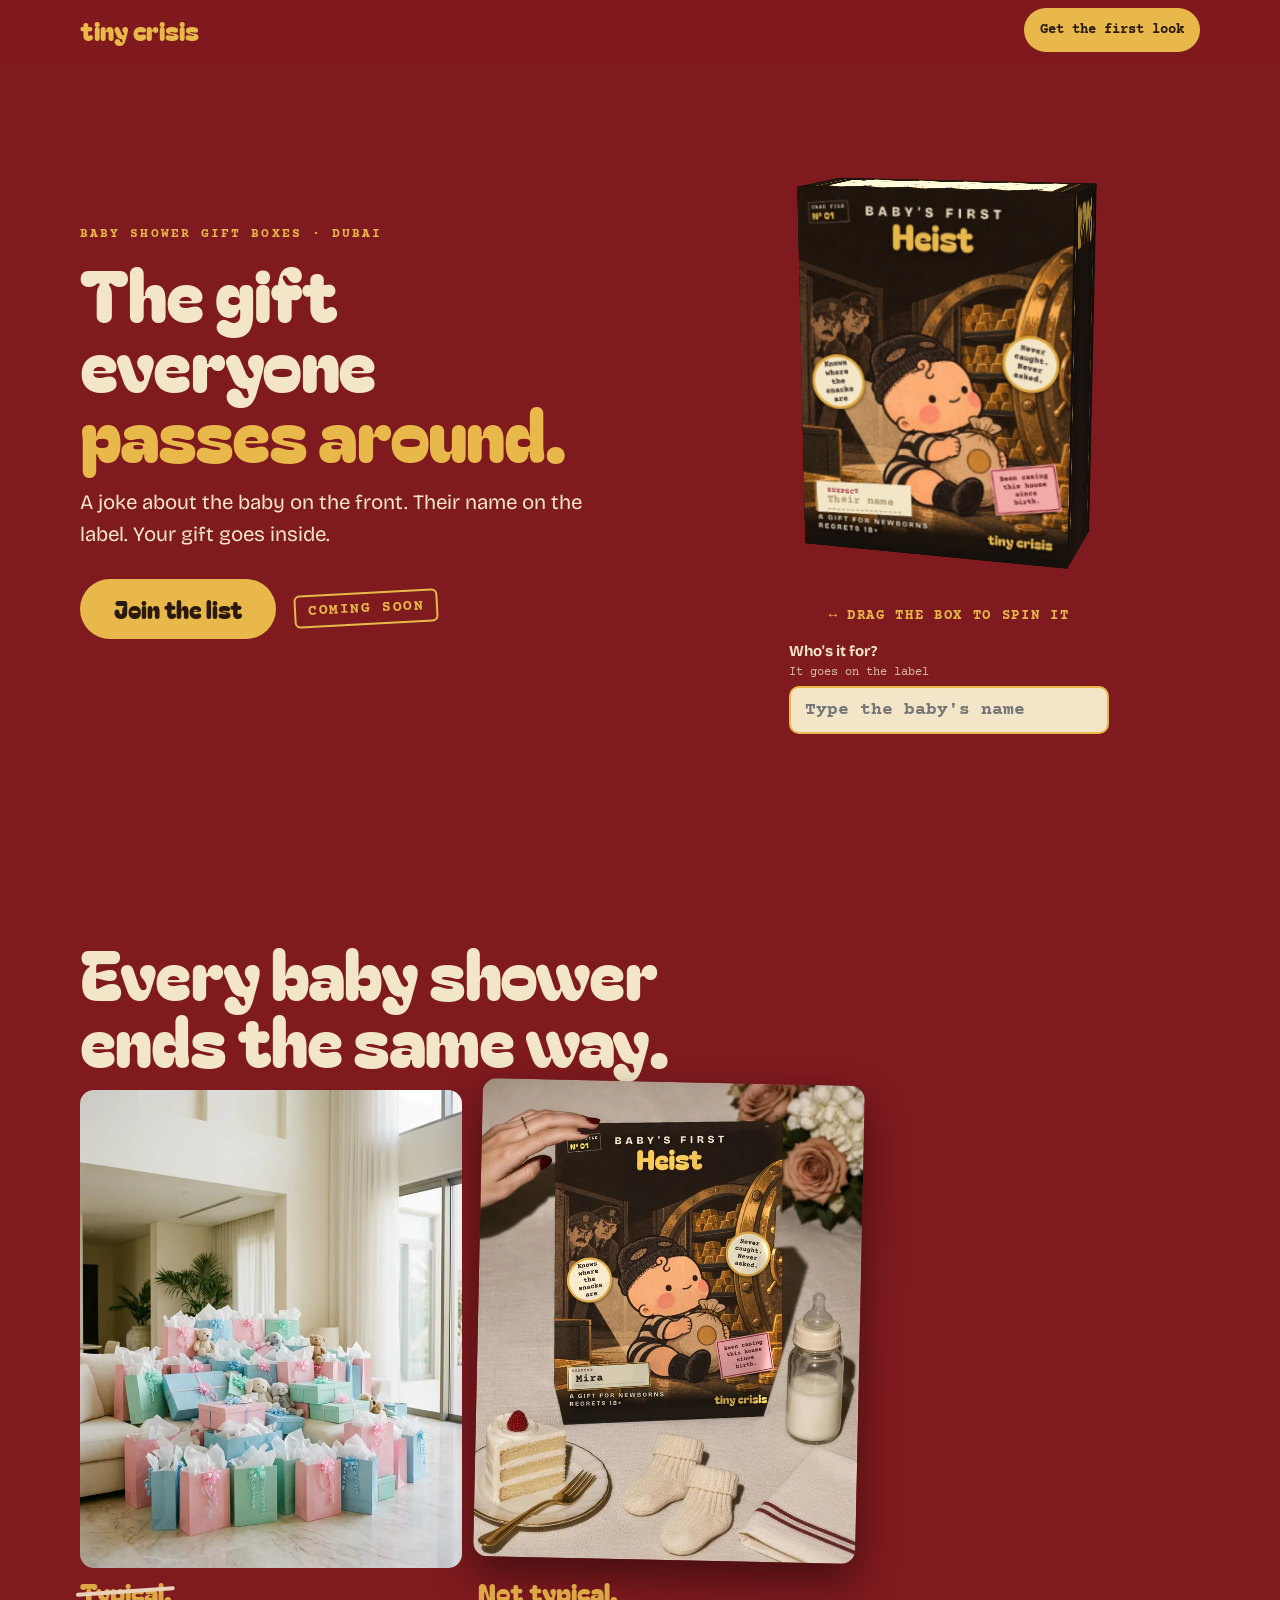
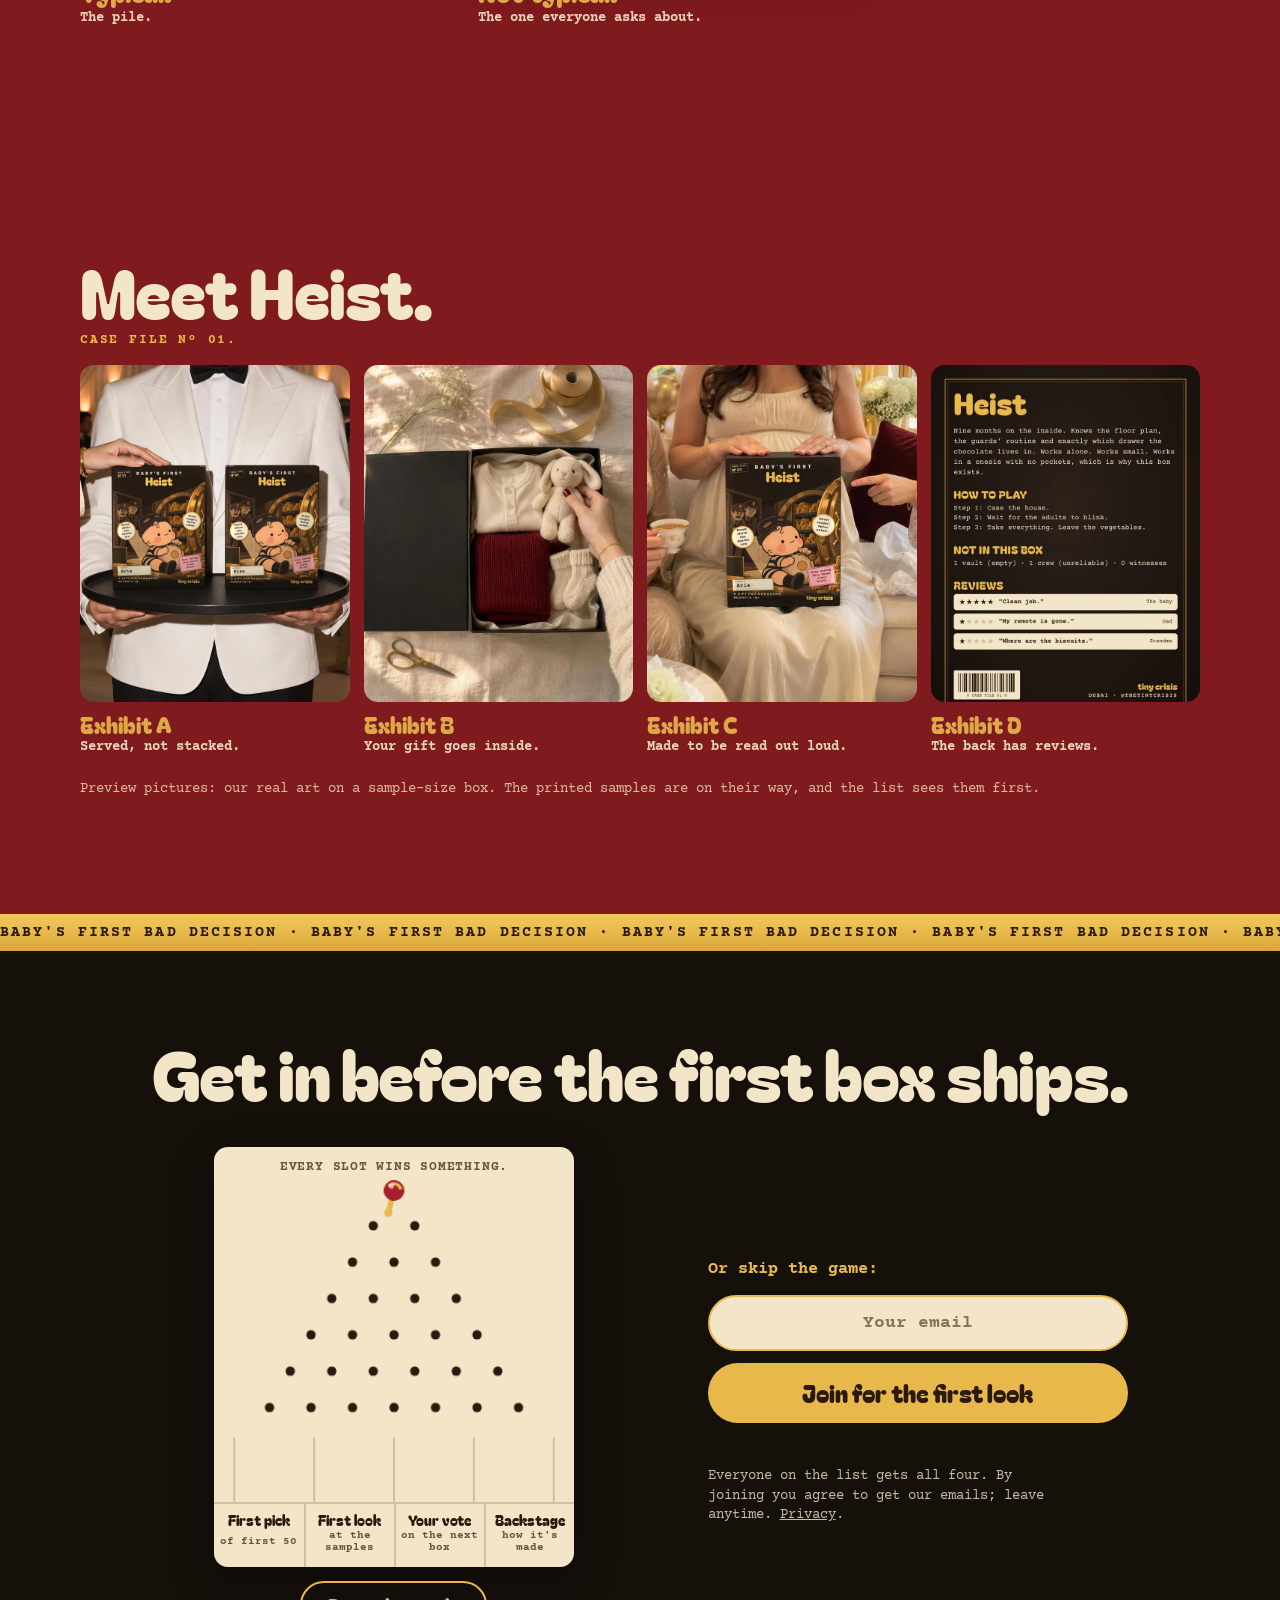
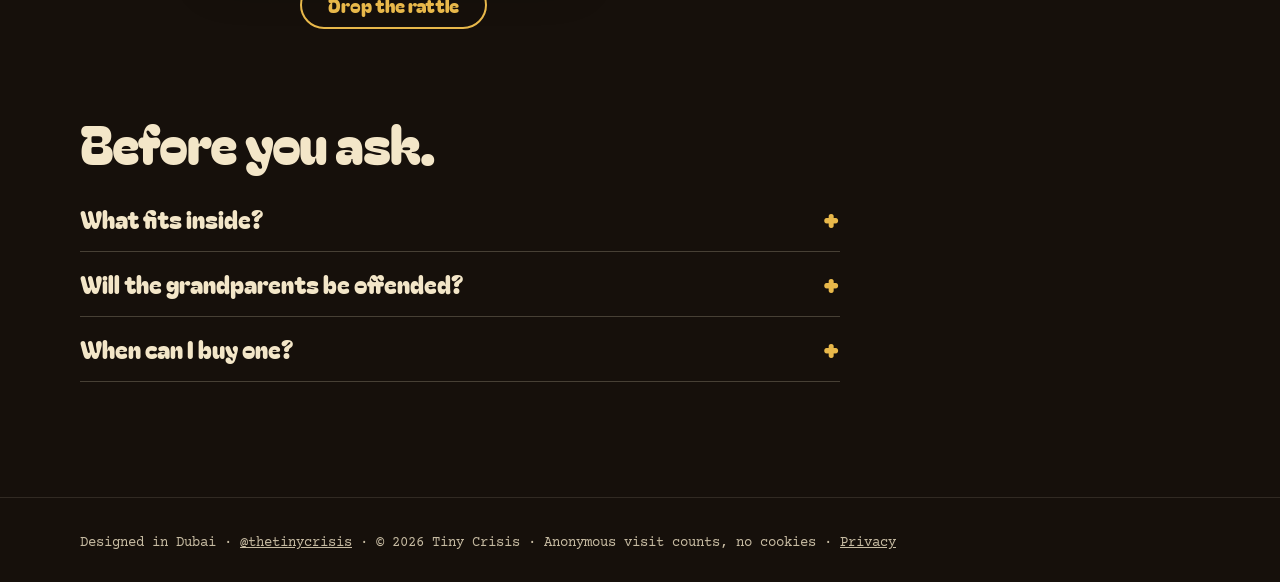
==== commit 03f78afe: "Update teaser" ====
--- a/index.html
+++ b/index.html
@@ -65,7 +65,7 @@
     <h2 class="rv">Every baby shower ends the same way.</h2>
     <div class="pair rv" id="pair">
       <figure><img src="img/typical.webp" alt="A pile of pastel gift bags and teddy bears after a baby shower." loading="lazy" width="720" height="900"><figcaption><b><s>Typical.</s></b> The pile.</figcaption></figure>
-      <figure><img src="img/hands-heist.webp" alt="A woman at a baby shower holds the Heist gift box, the name Aria on its label." loading="lazy" width="720" height="900"><figcaption><b>Not typical.</b> The one everyone asks about.</figcaption></figure>
+      <figure><img src="img/not-typical.webp" alt="The Heist gift box on a baby shower table beside cake, tiny socks and a baby bottle, the name Mira on its label." loading="lazy" width="720" height="900"><figcaption><b>Not typical.</b> The one everyone asks about.</figcaption></figure>
     </div>
   </div>
 </section>
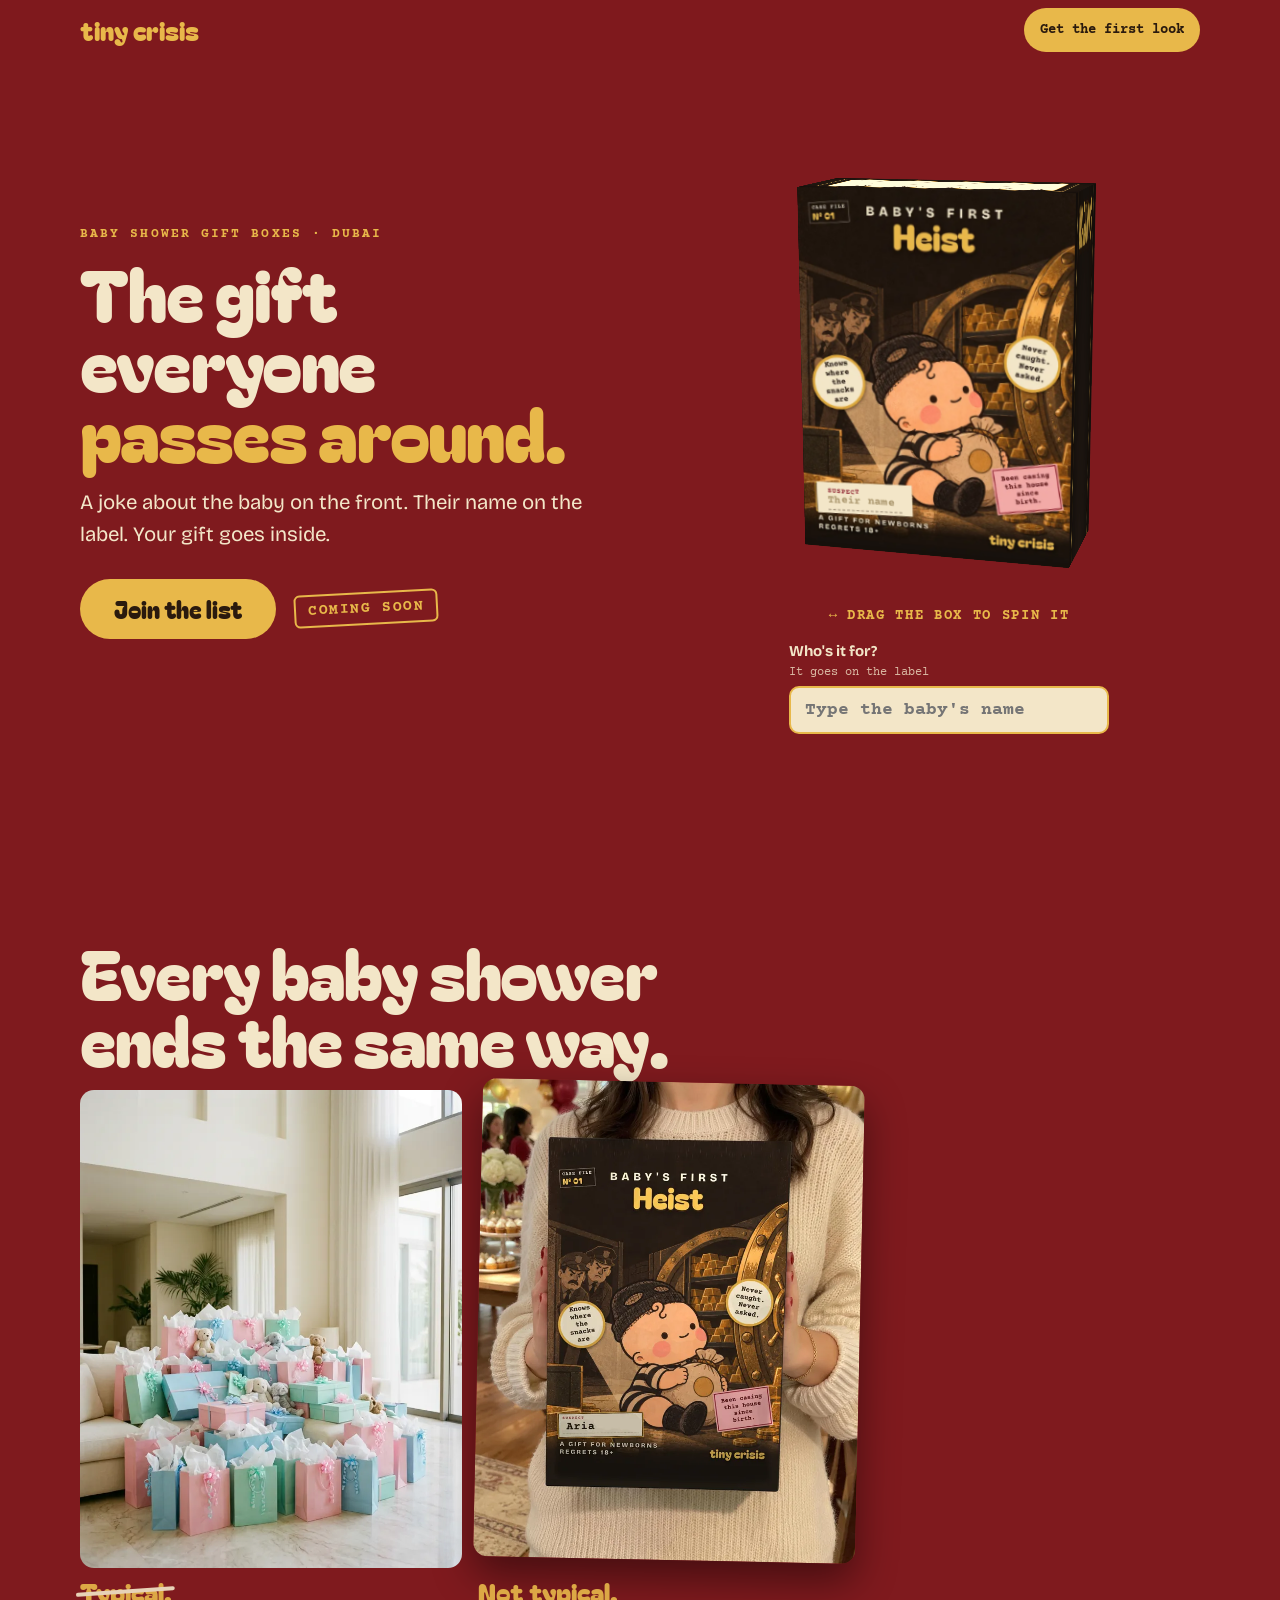
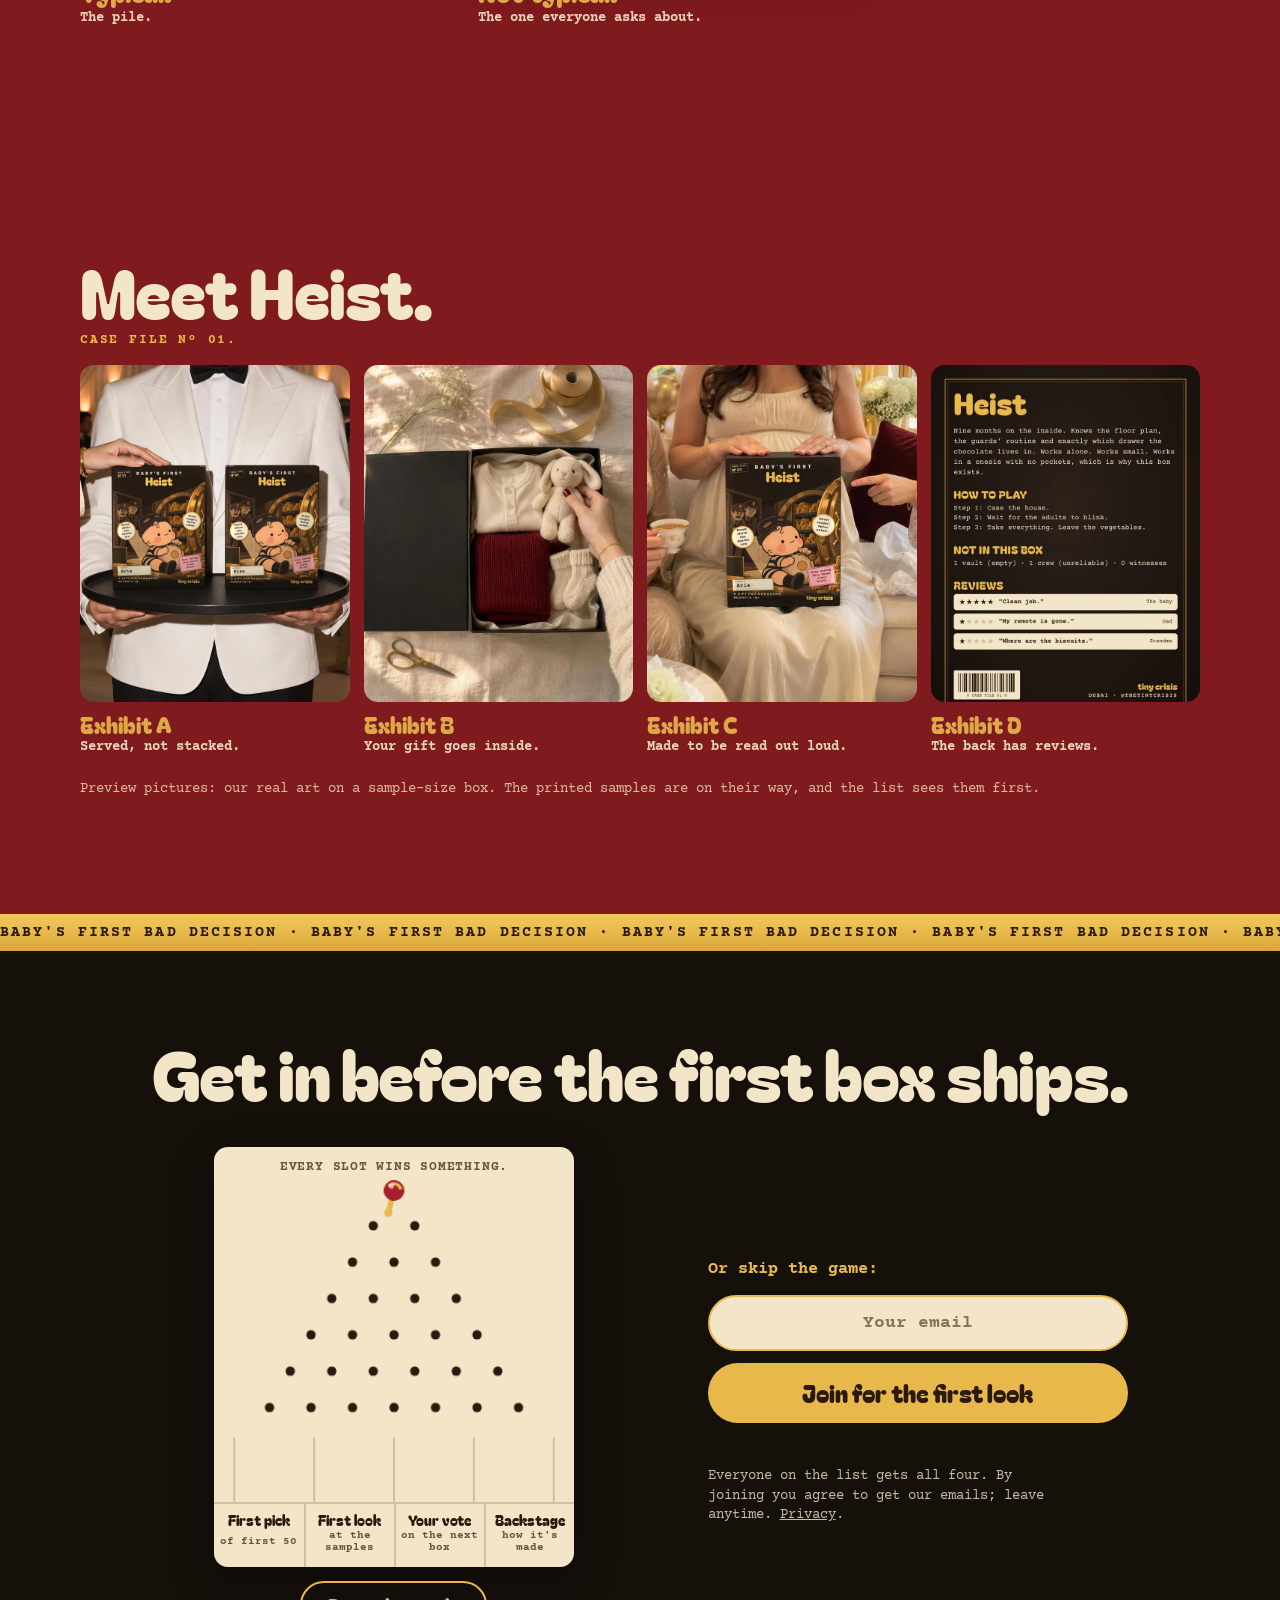
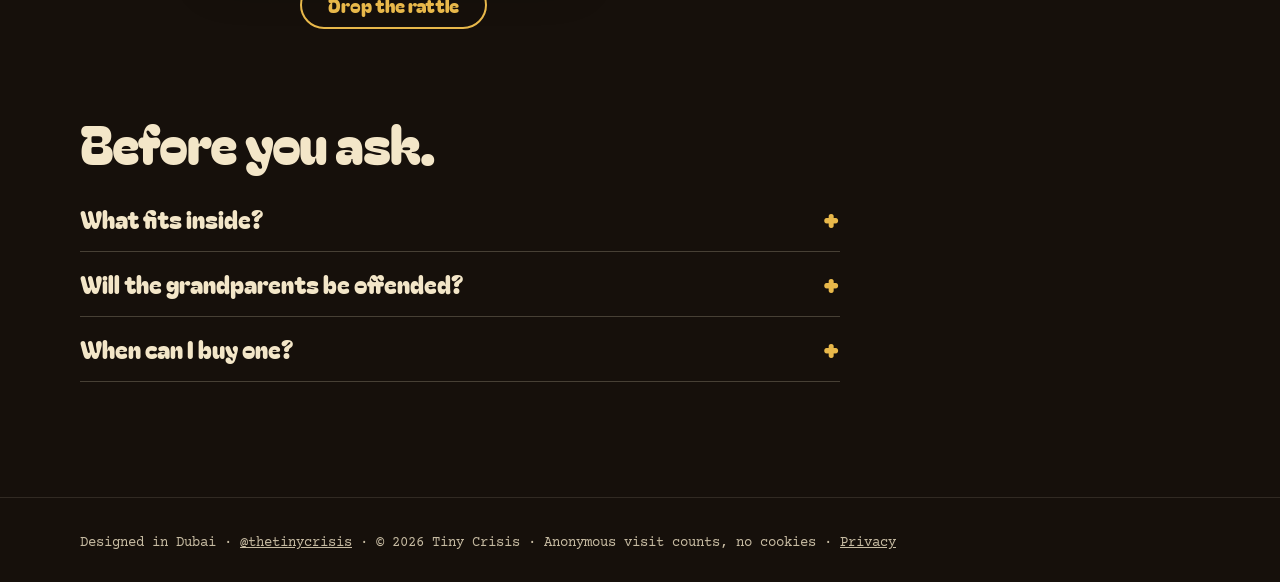
==== commit 743e93a1: "Update teaser" ====
--- a/index.html
+++ b/index.html
@@ -65,7 +65,7 @@
     <h2 class="rv">Every baby shower ends the same way.</h2>
     <div class="pair rv" id="pair">
       <figure><img src="img/typical.webp" alt="A pile of pastel gift bags and teddy bears after a baby shower." loading="lazy" width="720" height="900"><figcaption><b><s>Typical.</s></b> The pile.</figcaption></figure>
-      <figure><img src="img/not-typical.webp" alt="The Heist gift box on a baby shower table beside cake, tiny socks and a baby bottle, the name Mira on its label." loading="lazy" width="720" height="900"><figcaption><b>Not typical.</b> The one everyone asks about.</figcaption></figure>
+      <figure><img src="img/hands-heist.webp" alt="A woman at a baby shower holds the Heist gift box, the name Aria on its label." loading="lazy" width="720" height="900"><figcaption><b>Not typical.</b> The one everyone asks about.</figcaption></figure>
     </div>
   </div>
 </section>
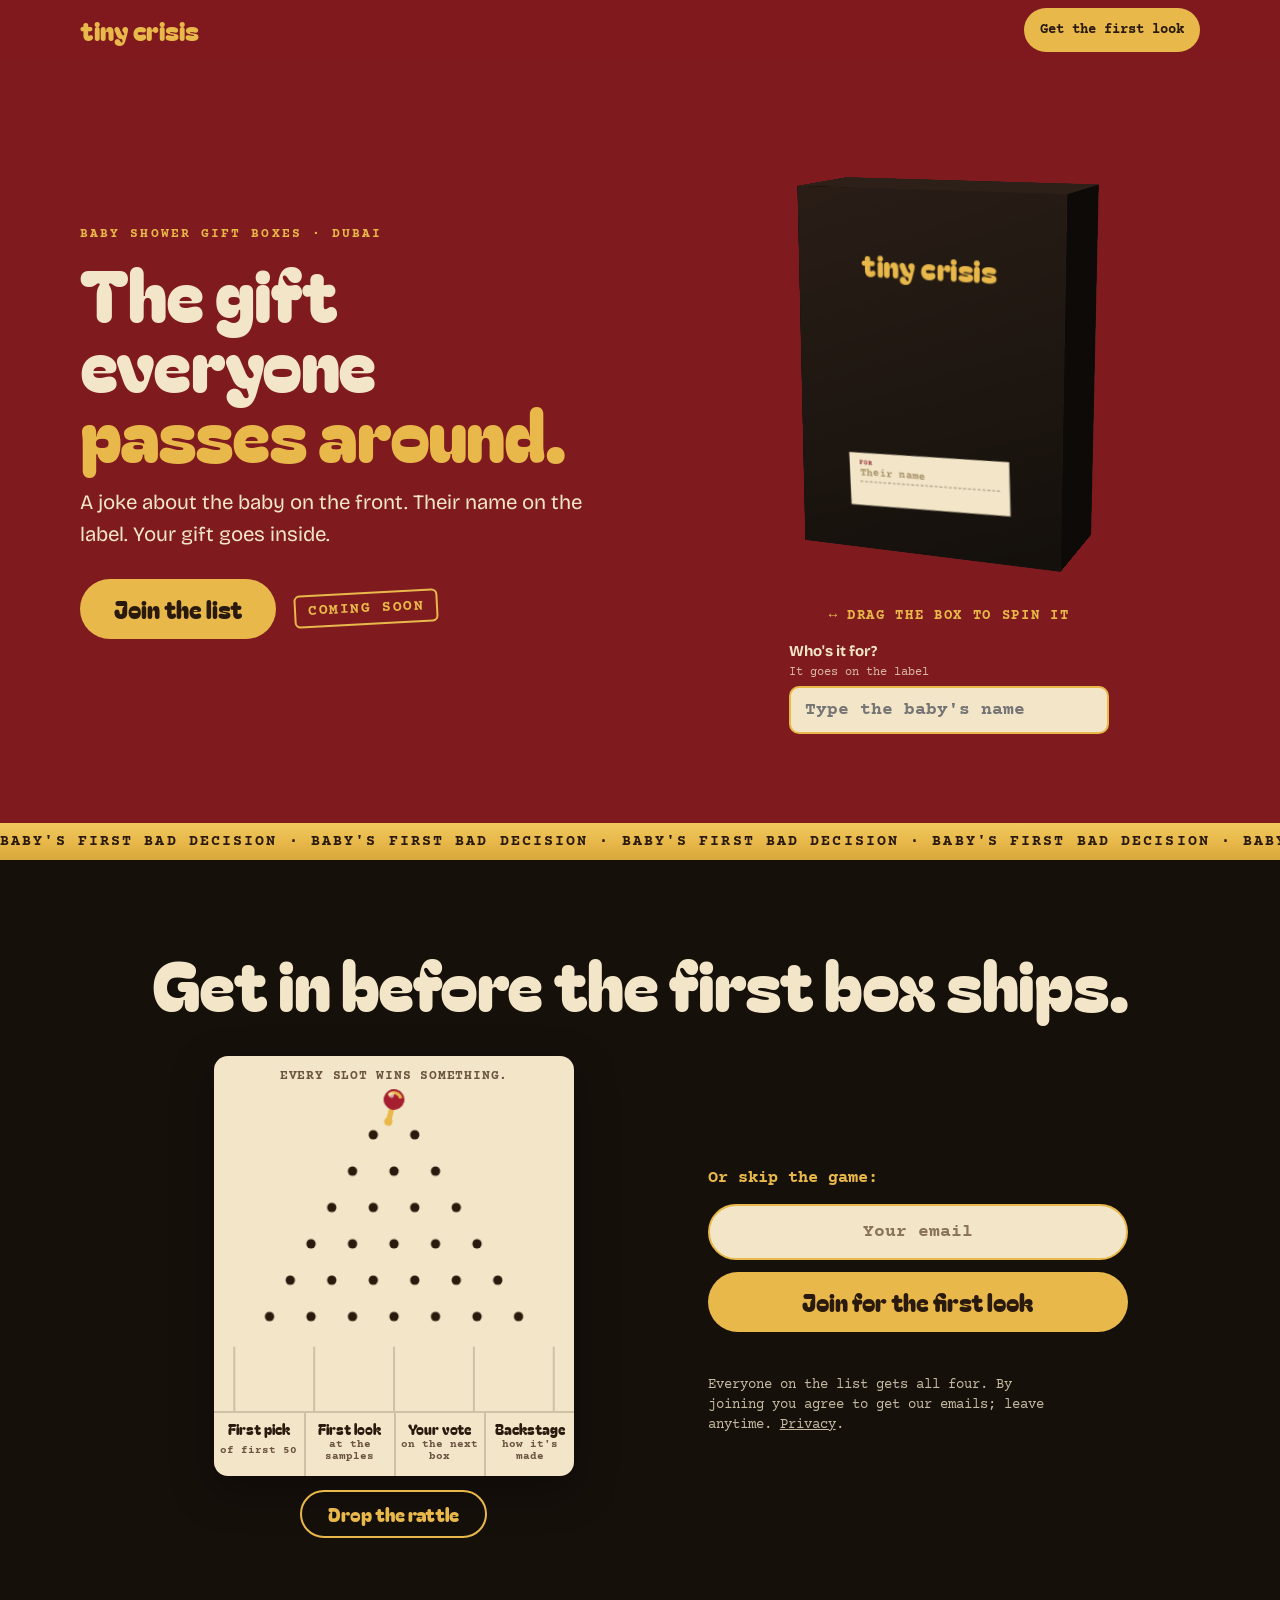
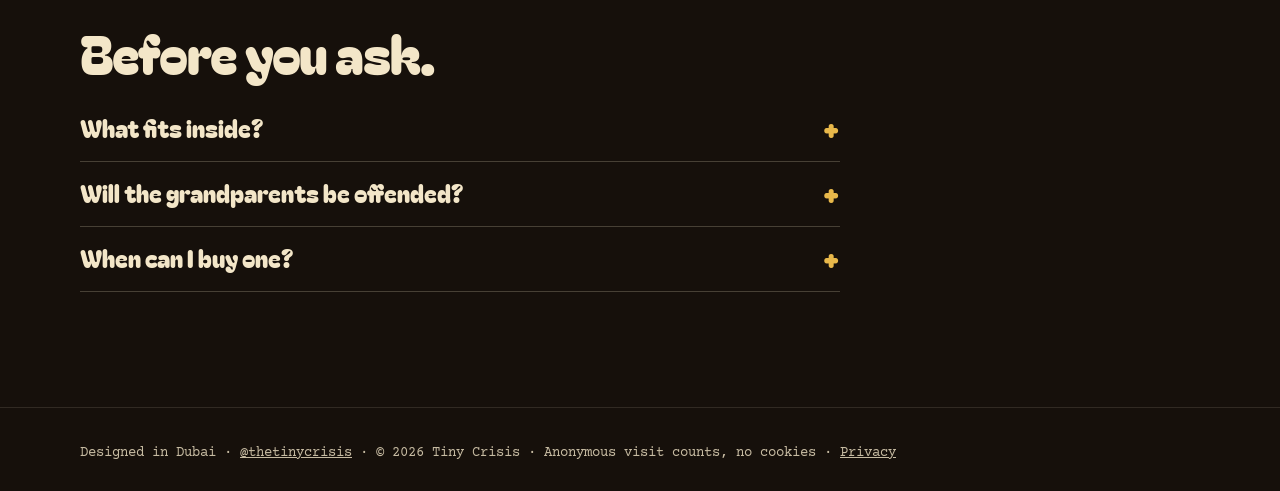
==== commit d685e9c1: "Update teaser" ====
--- a/index.html
+++ b/index.html
@@ -7,15 +7,14 @@
 <meta name="description" content="Baby shower gift boxes with a dark sense of humour. Your gift goes inside. Their name goes on the front. Designed in Dubai, opening soon.">
 <meta property="og:title" content="Tiny Crisis · Baby's First Bad Decision">
 <meta property="og:description" content="Baby shower gift boxes with a dark sense of humour. Your gift goes inside. Their name goes on the front.">
-<meta property="og:image" content="https://thetinycrisis.com/img/og-heist.jpg">
+<meta property="og:image" content="https://thetinycrisis.com/img/og-hold.jpg">
 <meta property="og:image:width" content="1200">
 <meta property="og:image:height" content="630">
-<meta property="og:image:alt" content="The Tiny Crisis gift box Baby's First Heist: a cartoon baby in a ski mask in a bank vault, with the name Aria on the label.">
+<meta property="og:image:alt" content="Tiny Crisis. Baby's First Bad Decision. Baby shower gift boxes from Dubai, coming soon.">
 <meta property="og:url" content="https://thetinycrisis.com/">
 <meta name="twitter:card" content="summary_large_image">
 <meta name="theme-color" content="#7F1A1E">
 <link rel="icon" href="favicon.svg" type="image/svg+xml">
-<link rel="preload" href="img/face-front.webp" as="image" type="image/webp">
 <link rel="preload" href="fonts/bagel-fat-one-latin-400-normal.woff2" as="font" type="font/woff2" crossorigin>
 <link rel="stylesheet" href="style.css?v=20261111a">
 </head>
@@ -30,7 +29,7 @@
 
 <main id="top">
 
-<!-- 1. What it is (10 Nov reset): the real Heist box, her name on the label -->
+<!-- 1. What it is: the box, her name on the label -->
 <section class="hero">
   <div class="wrap hero-in">
     <div class="hero-copy">
@@ -40,14 +39,14 @@
       <p class="hero-cta"><a class="btn big" id="heroBtn" href="#join" aria-haspopup="dialog">Join the list</a><span class="soon"><span>Coming soon</span></span></p>
     </div>
     <div class="stage">
-      <div class="scene" id="scene" aria-label="The Heist gift box: a cartoon baby in a ski mask in a bank vault. Drag to spin it.">
+      <div class="scene" id="scene" aria-label="The Tiny Crisis gift box. Drag to spin it.">
         <div class="box" id="box">
-          <div class="face f-front"><img src="img/face-front.webp" alt="" fetchpriority="high"><span class="namelabel" aria-hidden="true"><small>Suspect</small><b id="nameOut">Their name</b></span></div>
-          <div class="face f-back"><img src="img/face-back.webp" alt=""></div>
-          <div class="face f-right"><img src="img/face-right.webp" alt=""></div>
-          <div class="face f-left"><img src="img/face-left.webp" alt=""></div>
+          <div class="face f-front blank"><span class="wm">tiny crisis</span><span class="namelabel" aria-hidden="true"><small>For</small><b id="nameOut">Their name</b></span></div>
+          <div class="face f-back blank"><span class="wm">tiny crisis</span></div>
+          <div class="face f-right blank"></div>
+          <div class="face f-left blank"></div>
           <div class="face f-bottom"><i></i></div>
-          <div class="face f-top"><img src="img/face-top.webp" alt=""></div>
+          <div class="face f-top blank"></div>
         </div>
       </div>
       <p class="spinhint" id="spinHint"><i aria-hidden="true">&#8596;</i> Drag the box to spin it</p>
@@ -56,33 +55,6 @@
       </label>
       <button type="button" class="btn sealbtn" id="sealBtn" hidden>Get this box first</button>
     </div>
-  </div>
-</section>
-
-<!-- 2. Why it exists, in two photos -->
-<section class="sec vs">
-  <div class="wrap">
-    <h2 class="rv">Every baby shower ends the same way.</h2>
-    <div class="pair rv" id="pair">
-      <figure><img src="img/typical.webp" alt="A pile of pastel gift bags and teddy bears after a baby shower." loading="lazy" width="720" height="900"><figcaption><b><s>Typical.</s></b> The pile.</figcaption></figure>
-      <figure><img src="img/hands-heist.webp" alt="A woman at a baby shower holds the Heist gift box, the name Aria on its label." loading="lazy" width="720" height="900"><figcaption><b>Not typical.</b> The one everyone asks about.</figcaption></figure>
-    </div>
-  </div>
-</section>
-
-<!-- 2b. Meet Heist (10 Nov reset): the real art in real rooms, labelled honestly as preview pictures -->
-<section class="sec exh">
-  <div class="wrap">
-    <h2 class="rv">Meet Heist.</h2>
-    <p class="exh-sub">Case file Nº 01.<span class="exh-swipe"> Swipe, or tap one.</span></p>
-    <div class="exh-strip rv" id="exhStrip" tabindex="0" aria-label="Pictures of the Heist gift box">
-      <figure data-full="img/ev-pick-lg.webp"><img src="img/ev-pick.webp" alt="A guest lifts a Heist gift box from a waiter's tray at a baby shower; two boxes, each with a different baby's name on the label." loading="lazy" width="720" height="900"><figcaption><b>Exhibit A</b> Served, not stacked.</figcaption></figure>
-      <figure data-full="img/ev-open-lg.webp"><img src="img/ev-open.webp" alt="The box open from above: a newborn outfit, a knitted blanket, socks and a soft bunny inside." loading="lazy" width="720" height="900"><figcaption><b>Exhibit B</b> Your gift goes inside.</figcaption></figure>
-      <figure data-full="img/ev-lap-lg.webp"><img src="img/ev-lap.webp" alt="A mum-to-be holds the Heist box on her lap while a friend points at it." loading="lazy" width="720" height="900"><figcaption><b>Exhibit C</b> Made to be read out loud.</figcaption></figure>
-      <figure data-full="img/ev-reviews-lg.webp"><img src="img/ev-reviews.webp" alt="The back of the Heist box: how to play, and reviews from the baby, Dad and Grandma." loading="lazy" width="720" height="900"><figcaption><b>Exhibit D</b> The back has reviews.</figcaption></figure>
-    </div>
-    <p class="exh-dots" id="exhDots" aria-hidden="true"><i class="on"></i><i></i><i></i><i></i></p>
-    <p class="micro exh-note">Preview pictures: our real art on a sample-size box. The printed samples are on their way, and the list sees them first.</p>
   </div>
 </section>
 
@@ -143,13 +115,6 @@
   </form>
 </dialog>
 
-<!-- 10 Nov: an exhibit, full screen -->
-<dialog class="lightbox" id="lightbox" aria-label="Exhibit, full screen">
-  <button type="button" class="m-x" id="lbClose" aria-label="Close">&times;</button>
-  <img id="lbImg" alt="">
-  <p class="lb-bar"><button type="button" id="lbPrev" aria-label="Previous exhibit">&#8592;</button><span id="lbCap"></span><button type="button" id="lbNext" aria-label="Next exhibit">&#8594;</button></p>
-</dialog>
-
 </main>
 
 <footer class="foot">
--- a/style.css
+++ b/style.css
@@ -461,3 +461,10 @@
 .tapeline div{animation-duration:60s}
 h1{font-size:clamp(44px,5.6vw,72px)}
 @media (max-width:820px){h1{font-size:clamp(38px,11vw,52px)}}
+
+/* 13 Nov HOLD: no box art anywhere until Mohamed calls the reveal (tools/reveal.sh swaps the reveal version back) */
+.blank{background:linear-gradient(160deg,#2a1e17,#14100c)}
+.f-left.blank,.f-right.blank{background:#0e0a07}
+.f-top.blank{background:#2c2018}
+.blank .wm{position:absolute;left:0;right:0;top:16%;text-align:center;font:400 calc(var(--w)*.11)/1 var(--display);color:var(--gold)}
+.f-front.blank .namelabel{left:50%;top:auto;bottom:13%;width:62%;height:15%;translate:-50% 0;rotate:-2deg;padding:2.5% 4% 0}
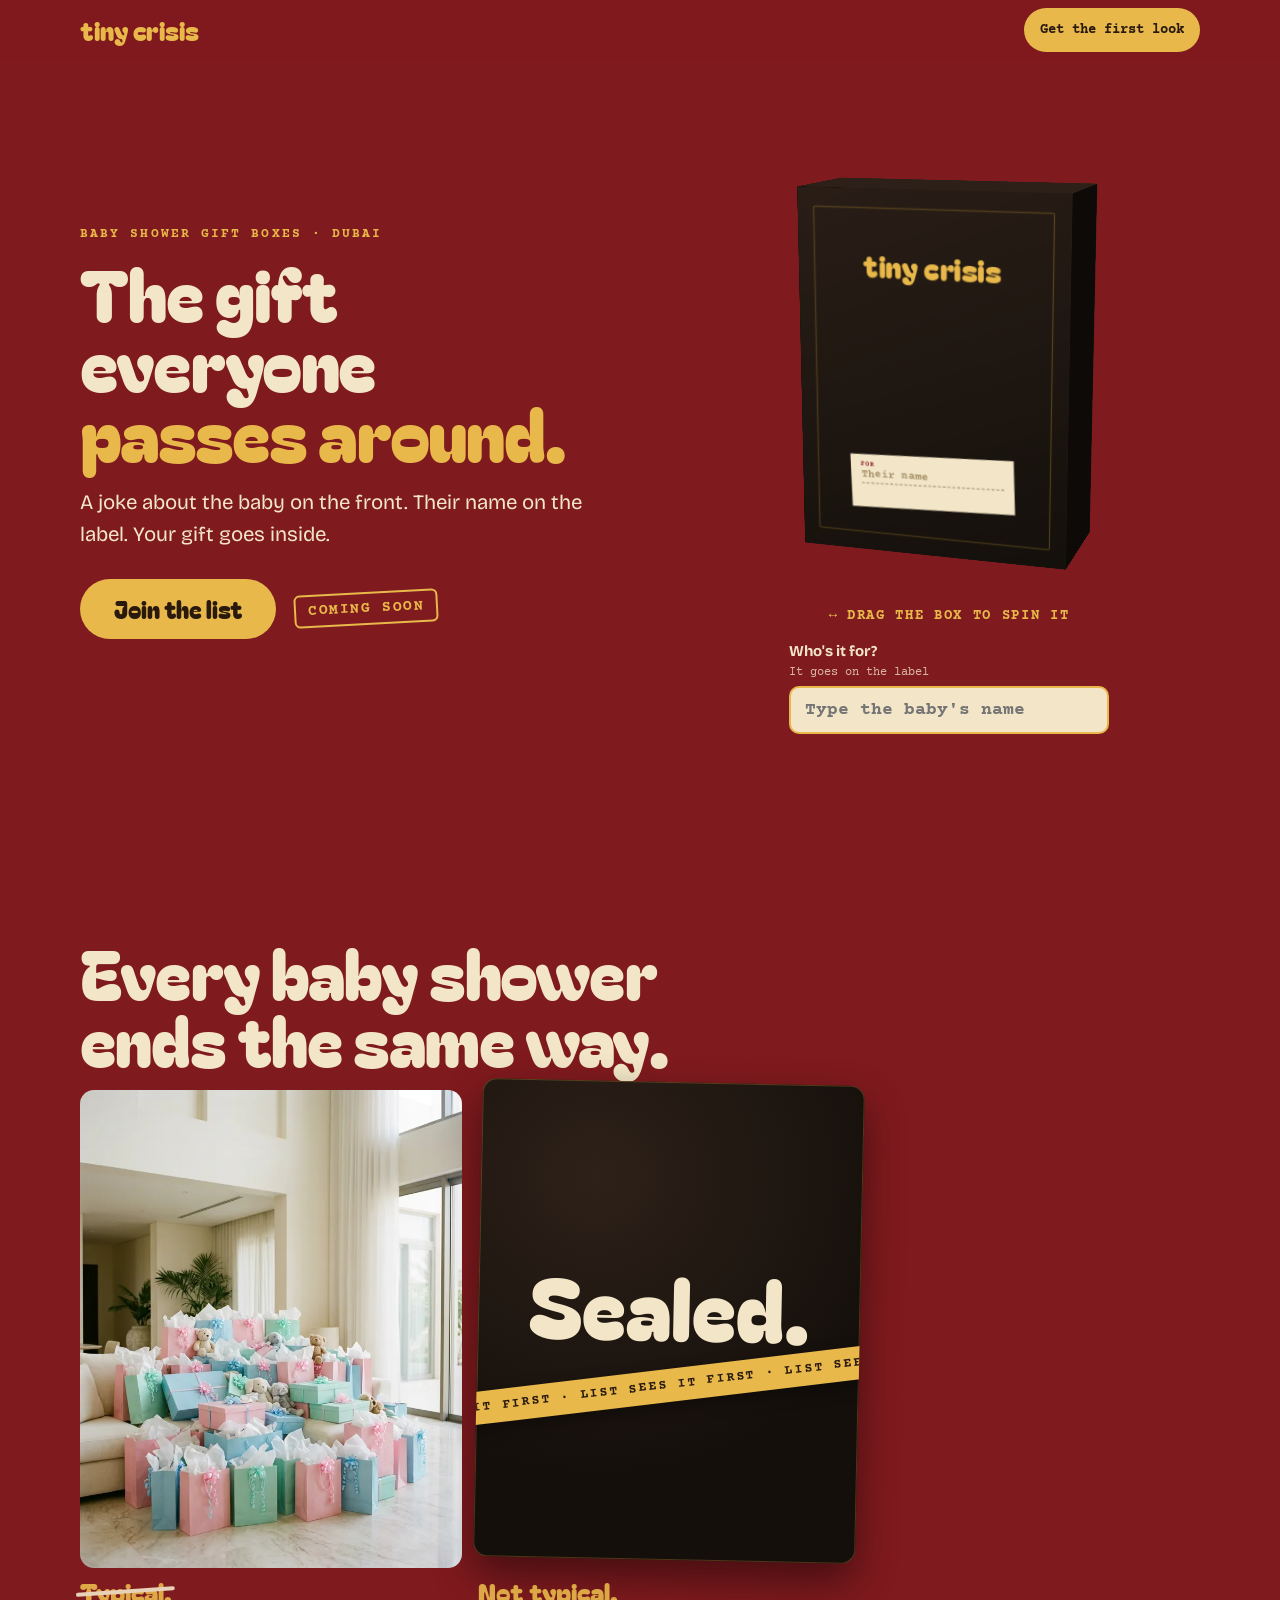
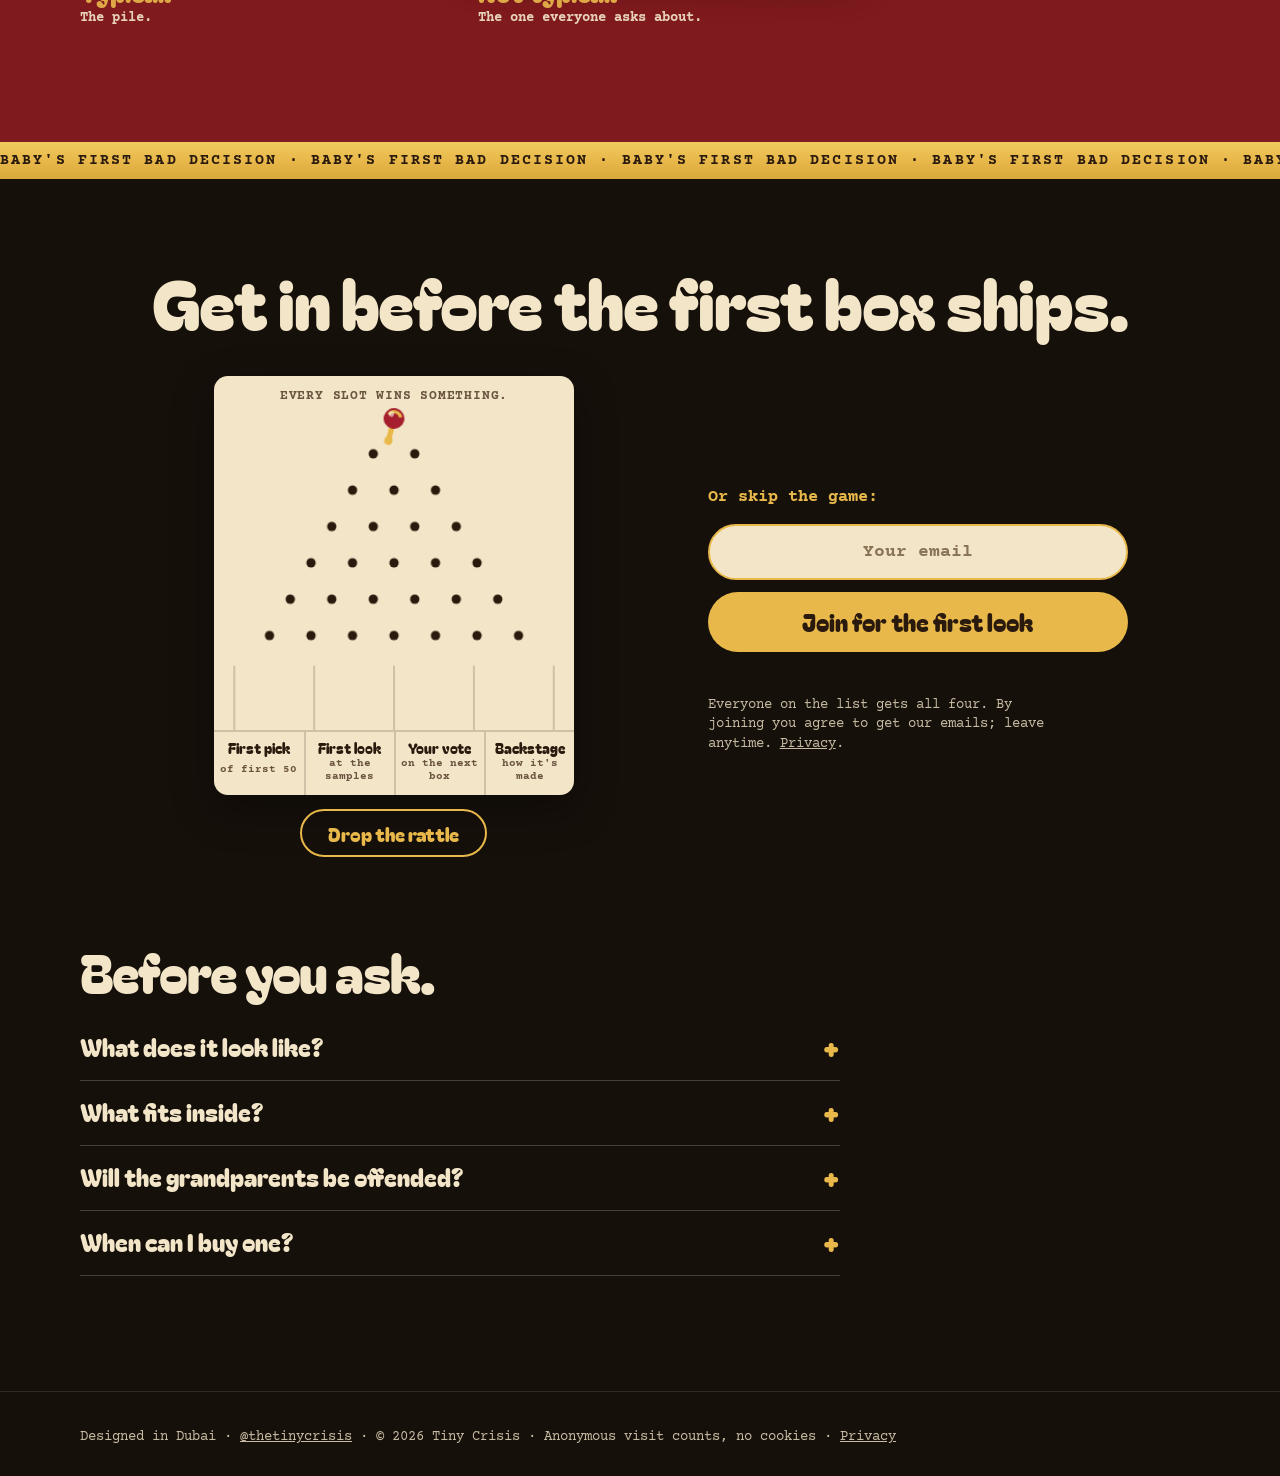
==== commit d942ba94: "Update teaser" ====
--- a/index.html
+++ b/index.html
@@ -3,7 +3,7 @@
 <head>
 <meta charset="utf-8">
 <meta name="viewport" content="width=device-width, initial-scale=1, viewport-fit=cover">
-<title>Tiny Crisis · Baby's First Bad Decision</title>
+<title>Tiny Crisis · Funny baby shower gift boxes, Dubai</title>
 <meta name="description" content="Baby shower gift boxes with a dark sense of humour. Your gift goes inside. Their name goes on the front. Designed in Dubai, opening soon.">
 <meta property="og:title" content="Tiny Crisis · Baby's First Bad Decision">
 <meta property="og:description" content="Baby shower gift boxes with a dark sense of humour. Your gift goes inside. Their name goes on the front.">
@@ -14,9 +14,12 @@
 <meta property="og:url" content="https://thetinycrisis.com/">
 <meta name="twitter:card" content="summary_large_image">
 <meta name="theme-color" content="#7F1A1E">
+<link rel="canonical" href="https://thetinycrisis.com/">
+<link rel="apple-touch-icon" href="apple-touch-icon.png">
+<script type="application/ld+json">{"@context":"https://schema.org","@type":"Organization","name":"Tiny Crisis","url":"https://thetinycrisis.com/","logo":"https://thetinycrisis.com/apple-touch-icon.png","description":"Baby shower gift boxes with a dark sense of humour, designed in Dubai.","sameAs":["https://www.instagram.com/thetinycrisis/"]}</script>
 <link rel="icon" href="favicon.svg" type="image/svg+xml">
 <link rel="preload" href="fonts/bagel-fat-one-latin-400-normal.woff2" as="font" type="font/woff2" crossorigin>
-<link rel="stylesheet" href="style.css?v=20261111a">
+<link rel="stylesheet" href="style.css?v=20261113a">
 </head>
 <body>
 
@@ -39,7 +42,7 @@
       <p class="hero-cta"><a class="btn big" id="heroBtn" href="#join" aria-haspopup="dialog">Join the list</a><span class="soon"><span>Coming soon</span></span></p>
     </div>
     <div class="stage">
-      <div class="scene" id="scene" aria-label="The Tiny Crisis gift box. Drag to spin it.">
+      <div class="scene" id="scene" role="group" aria-label="The Tiny Crisis gift box. Drag it, or use the arrow keys, to spin it.">
         <div class="box" id="box">
           <div class="face f-front blank"><span class="wm">tiny crisis</span><span class="namelabel" aria-hidden="true"><small>For</small><b id="nameOut">Their name</b></span></div>
           <div class="face f-back blank"><span class="wm">tiny crisis</span></div>
@@ -54,6 +57,17 @@
         <input id="nameIn" maxlength="14" autocomplete="off" autocapitalize="words" enterkeyhint="done" placeholder="Type the baby's name">
       </label>
       <button type="button" class="btn sealbtn" id="sealBtn" hidden>Get this box first</button>
+    </div>
+  </div>
+</section>
+
+<!-- 2. Why it exists (hold mode, 13 Nov): the pile vs a sealed card. No box art until reveal day. -->
+<section class="sec vs">
+  <div class="wrap">
+    <h2 class="rv">Every baby shower ends the same way.</h2>
+    <div class="pair rv" id="pair">
+      <figure><img src="img/typical.webp" alt="A pile of pastel gift bags and teddy bears after a baby shower." loading="lazy" width="720" height="900"><figcaption><b><s>Typical.</s></b> The pile.</figcaption></figure>
+      <figure><div class="sealcard" role="img" aria-label="A dark card marked sealed: the new box is under wraps until reveal day."><span class="sc-big">Sealed.</span><span class="sc-tape" aria-hidden="true">LIST SEES IT FIRST · LIST SEES IT FIRST · LIST SEES IT FIRST</span></div><figcaption><b>Not typical.</b> The one everyone asks about.</figcaption></figure>
     </div>
   </div>
 </section>
@@ -94,6 +108,7 @@
 <section class="sec faq" id="faq">
   <div class="wrap">
     <h2 class="rv">Before you ask.</h2>
+    <details class="rv"><summary>What does it look like?</summary><p>It stays under wraps until reveal day. The list gets it in their inbox first, before it goes anywhere else.</p></details>
     <details class="rv"><summary>What fits inside?</summary><p>Think a newborn outfit set, a blanket or a soft toy. Exact measurements arrive with the first look, once the sample is on our desk.</p></details>
     <details class="rv"><summary>Will the grandparents be offended?</summary><p>No. It's dark humour, not rude humour: nothing cruel, and nothing you'd have to explain to Grandma. It works for a boy or a girl.</p></details>
     <details class="rv"><summary>When can I buy one?</summary><p>Soon. Samples are being made now. The list sees them first, and the first 50 boxes are offered to the list before the shop opens.</p></details>
@@ -124,6 +139,6 @@
 </footer>
 
 <script src="track.js?v=20261102a" defer></script>
-<script src="app.js?v=20261111a" defer></script>
+<script src="app.js?v=20261113a" defer></script>
 </body>
 </html>
--- a/style.css
+++ b/style.css
@@ -468,3 +468,15 @@
 .f-top.blank{background:#2c2018}
 .blank .wm{position:absolute;left:0;right:0;top:16%;text-align:center;font:400 calc(var(--w)*.11)/1 var(--display);color:var(--gold)}
 .f-front.blank .namelabel{left:50%;top:auto;bottom:13%;width:62%;height:15%;translate:-50% 0;rotate:-2deg;padding:2.5% 4% 0}
+
+/* 13 Nov audit */
+.logo{padding:9px 0}
+.f-front.blank::before{content:"";position:absolute;inset:5% 6%;border:1px solid rgba(232,185,58,.32);border-radius:2px;pointer-events:none}
+.scene:focus-visible{outline:3px solid var(--gold);outline-offset:6px;border-radius:12px}
+.sealcard{position:relative;overflow:hidden;width:100%;aspect-ratio:4/5;border-radius:var(--r);display:grid;place-items:center;background:radial-gradient(120% 90% at 30% 20%,#2e2119 0%,#140f0b 70%);box-shadow:inset 0 0 0 1px rgba(232,185,58,.25)}
+.sc-big{font:400 clamp(40px,8vw,84px)/1 var(--display);color:var(--paper);translate:0 -18%}
+.sc-tape{position:absolute;left:-20%;right:-20%;top:60%;rotate:-8deg;background:var(--gold);color:var(--ink);font:700 clamp(10px,1.6vw,13px)/1 var(--type);letter-spacing:.14em;padding:10px 0;white-space:nowrap;text-align:center;box-shadow:0 6px 16px rgba(0,0,0,.35)}
+.pair figure:last-child .sealcard{transition:transform .7s cubic-bezier(.2,.8,.3,1) .5s,box-shadow .7s ease .5s}
+.rv-on .pair.in figure:last-child .sealcard{transform:translateY(-8px) rotate(1.2deg);box-shadow:inset 0 0 0 1px rgba(232,185,58,.25),0 18px 40px rgba(0,0,0,.45)}
+.sc-tape{display:flex;justify-content:center}
+@media (max-width:560px){.sc-tape{font-size:9px;letter-spacing:.12em;padding:8px 0}.sc-big{font-size:40px}}
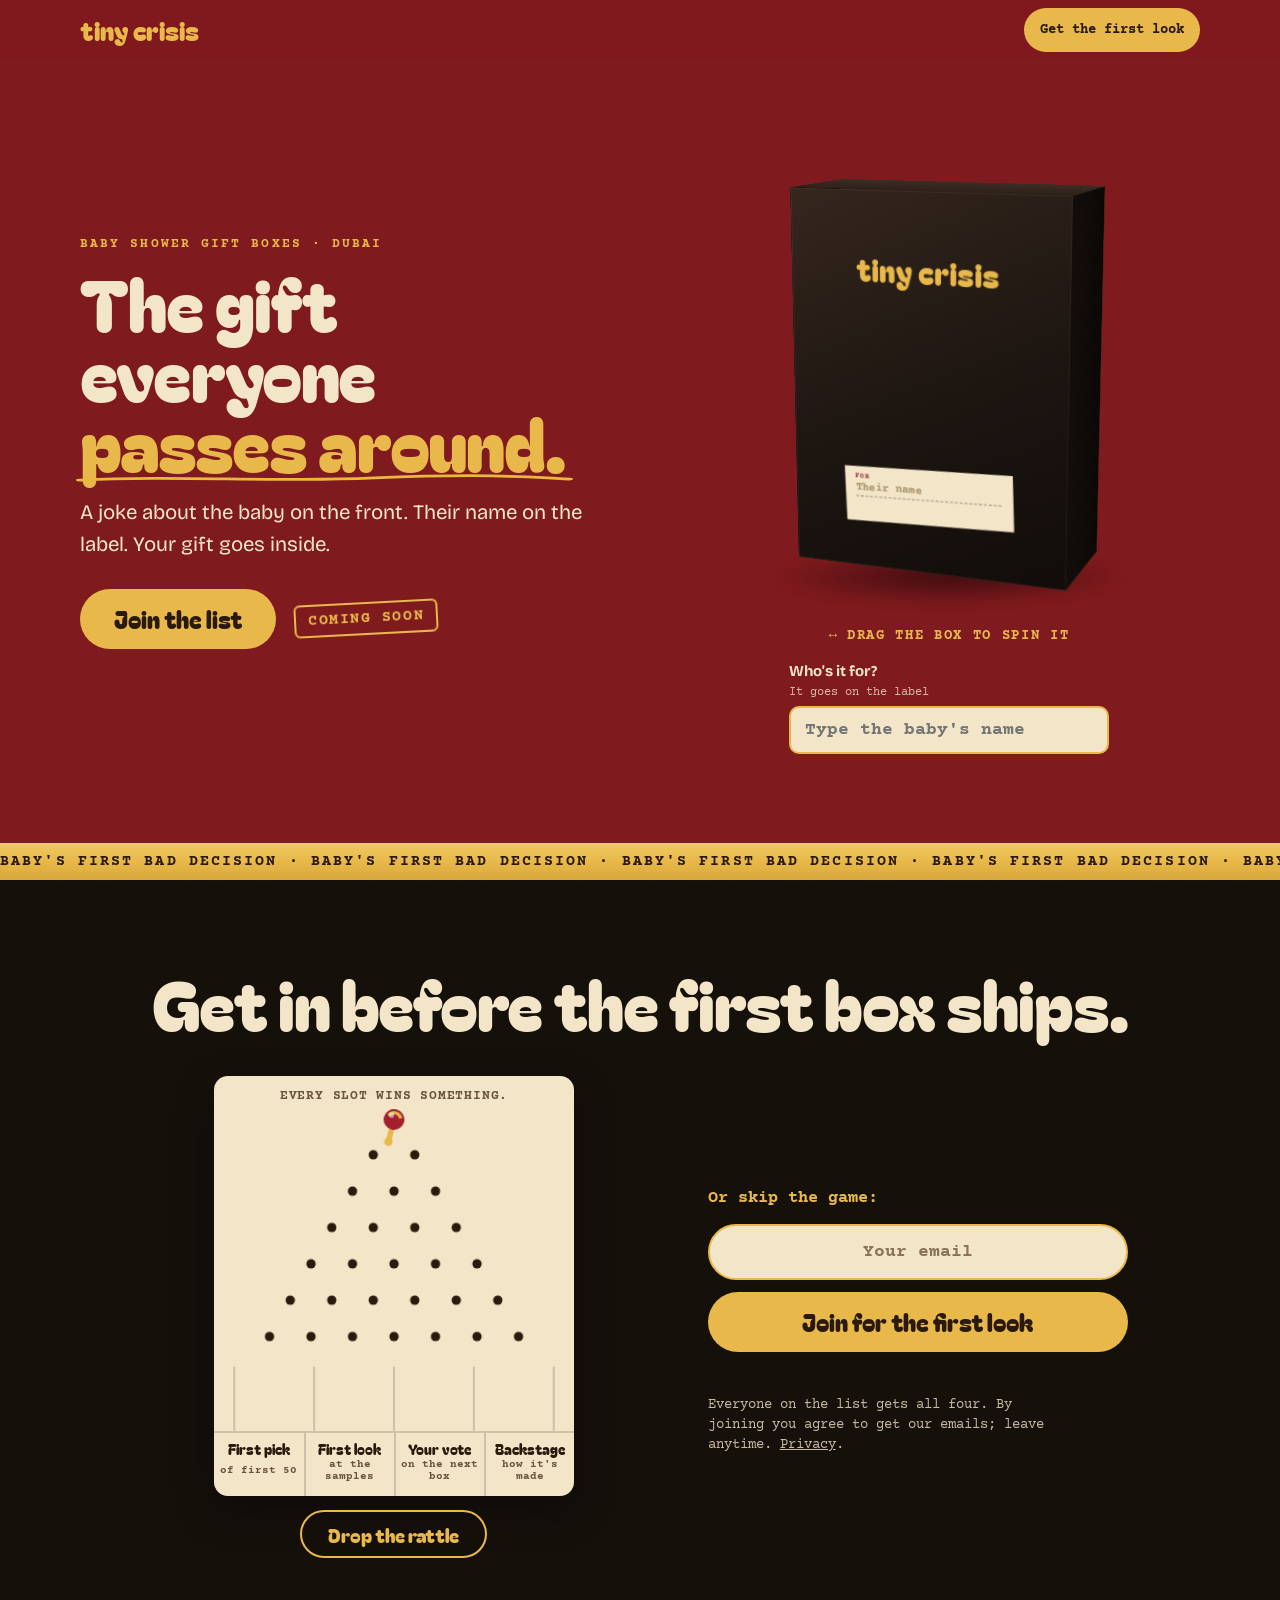
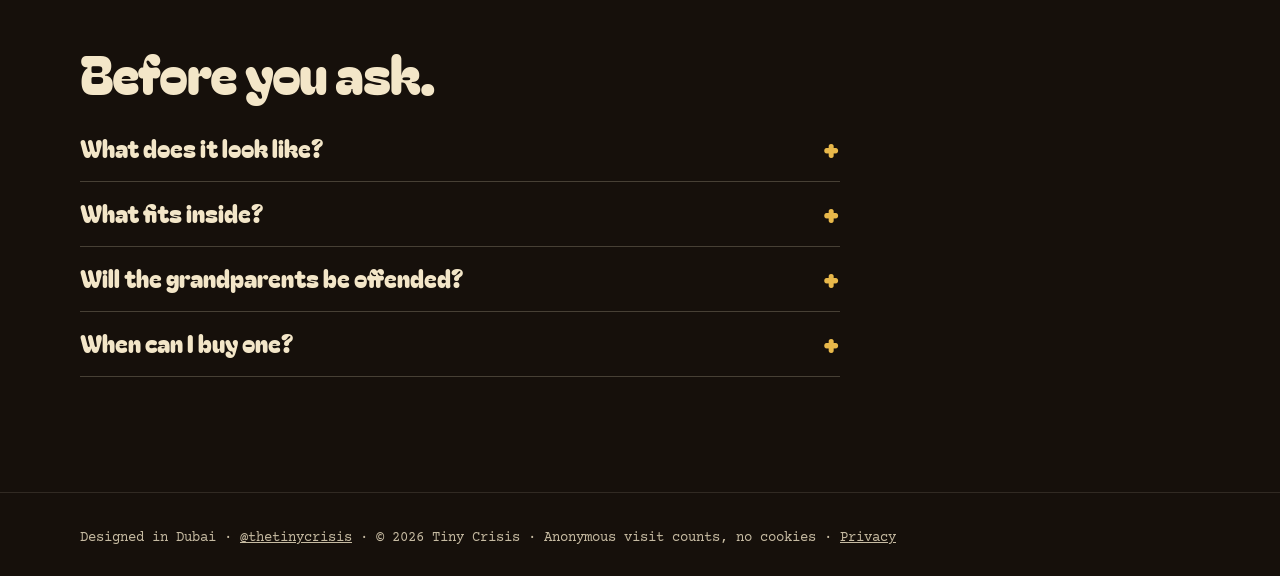
==== commit f0ddcf92: "Update teaser" ====
--- a/index.html
+++ b/index.html
@@ -19,7 +19,7 @@
 <script type="application/ld+json">{"@context":"https://schema.org","@type":"Organization","name":"Tiny Crisis","url":"https://thetinycrisis.com/","logo":"https://thetinycrisis.com/apple-touch-icon.png","description":"Baby shower gift boxes with a dark sense of humour, designed in Dubai.","sameAs":["https://www.instagram.com/thetinycrisis/"]}</script>
 <link rel="icon" href="favicon.svg" type="image/svg+xml">
 <link rel="preload" href="fonts/bagel-fat-one-latin-400-normal.woff2" as="font" type="font/woff2" crossorigin>
-<link rel="stylesheet" href="style.css?v=20261113a">
+<link rel="stylesheet" href="style.css?v=20261113b">
 </head>
 <body>
 
@@ -57,17 +57,6 @@
         <input id="nameIn" maxlength="14" autocomplete="off" autocapitalize="words" enterkeyhint="done" placeholder="Type the baby's name">
       </label>
       <button type="button" class="btn sealbtn" id="sealBtn" hidden>Get this box first</button>
-    </div>
-  </div>
-</section>
-
-<!-- 2. Why it exists (hold mode, 13 Nov): the pile vs a sealed card. No box art until reveal day. -->
-<section class="sec vs">
-  <div class="wrap">
-    <h2 class="rv">Every baby shower ends the same way.</h2>
-    <div class="pair rv" id="pair">
-      <figure><img src="img/typical.webp" alt="A pile of pastel gift bags and teddy bears after a baby shower." loading="lazy" width="720" height="900"><figcaption><b><s>Typical.</s></b> The pile.</figcaption></figure>
-      <figure><div class="sealcard" role="img" aria-label="A dark card marked sealed: the new box is under wraps until reveal day."><span class="sc-big">Sealed.</span><span class="sc-tape" aria-hidden="true">LIST SEES IT FIRST · LIST SEES IT FIRST · LIST SEES IT FIRST</span></div><figcaption><b>Not typical.</b> The one everyone asks about.</figcaption></figure>
     </div>
   </div>
 </section>
--- a/style.css
+++ b/style.css
@@ -471,12 +471,21 @@
 
 /* 13 Nov audit */
 .logo{padding:9px 0}
-.f-front.blank::before{content:"";position:absolute;inset:5% 6%;border:1px solid rgba(232,185,58,.32);border-radius:2px;pointer-events:none}
 .scene:focus-visible{outline:3px solid var(--gold);outline-offset:6px;border-radius:12px}
-.sealcard{position:relative;overflow:hidden;width:100%;aspect-ratio:4/5;border-radius:var(--r);display:grid;place-items:center;background:radial-gradient(120% 90% at 30% 20%,#2e2119 0%,#140f0b 70%);box-shadow:inset 0 0 0 1px rgba(232,185,58,.25)}
-.sc-big{font:400 clamp(40px,8vw,84px)/1 var(--display);color:var(--paper);translate:0 -18%}
-.sc-tape{position:absolute;left:-20%;right:-20%;top:60%;rotate:-8deg;background:var(--gold);color:var(--ink);font:700 clamp(10px,1.6vw,13px)/1 var(--type);letter-spacing:.14em;padding:10px 0;white-space:nowrap;text-align:center;box-shadow:0 6px 16px rgba(0,0,0,.35)}
-.pair figure:last-child .sealcard{transition:transform .7s cubic-bezier(.2,.8,.3,1) .5s,box-shadow .7s ease .5s}
-.rv-on .pair.in figure:last-child .sealcard{transform:translateY(-8px) rotate(1.2deg);box-shadow:inset 0 0 0 1px rgba(232,185,58,.25),0 18px 40px rgba(0,0,0,.45)}
-.sc-tape{display:flex;justify-content:center}
-@media (max-width:560px){.sc-tape{font-size:9px;letter-spacing:.12em;padding:8px 0}.sc-big{font-size:40px}}
+/* 13 Nov (Mohamed: "the older one was better with the box and the headline... make it better"): plain box, made to look real */
+.f-front.blank{background:linear-gradient(155deg,#33251c 0%,#1b1410 55%,#110c09 100%)}
+.f-back.blank{background:linear-gradient(200deg,#2a1e17,#100b08)}
+.f-right.blank{background:linear-gradient(90deg,#120d0a,#0a0705)}
+.f-left.blank{background:linear-gradient(270deg,#15100c,#0b0806)}
+.f-top.blank{background:linear-gradient(180deg,#3a2b21,#2a1f18)}
+.blank::before{content:"";position:absolute;inset:0;pointer-events:none;opacity:.22;mix-blend-mode:overlay;background-image:url("data:image/svg+xml,%3Csvg xmlns='http://www.w3.org/2000/svg' width='160' height='160'%3E%3Cfilter id='n'%3E%3CfeTurbulence type='fractalNoise' baseFrequency='.9' numOctaves='2' stitchTiles='stitch'/%3E%3C/filter%3E%3Crect width='100%25' height='100%25' filter='url(%23n)'/%3E%3C/svg%3E")}
+.blank{box-shadow:inset 0 0 0 1px rgba(255,236,200,.05)}
+.scene{position:relative}
+.scene::after{content:"";position:absolute;left:50%;top:calc(50% + var(--h)*.46);width:calc(var(--w)*1.25);height:calc(var(--w)*.2);translate:-50% 0;border-radius:50%;background:radial-gradient(closest-side,rgba(0,0,0,.5),rgba(0,0,0,0));filter:blur(6px);pointer-events:none;z-index:0}
+.box{z-index:1}
+@media (min-width:1100px){.scene{--w:min(22vw,282px)}}
+h1 span{position:relative;display:inline-block}
+h1 span::after{content:"";position:absolute;left:-1%;right:-2%;bottom:-.1em;height:.16em;background:url("data:image/svg+xml,%3Csvg xmlns='http://www.w3.org/2000/svg' viewBox='0 0 300 20' preserveAspectRatio='none'%3E%3Cpath d='M3 13 C 60 4, 120 17, 180 9 S 270 6, 297 11' fill='none' stroke='%23E8B93A' stroke-width='5' stroke-linecap='round'/%3E%3C/svg%3E") no-repeat center/100% 100%;transform-origin:left;transform:scaleX(0);animation:swash .9s cubic-bezier(.3,.7,.2,1) 1.1s forwards}
+@keyframes swash{to{transform:scaleX(1)}}
+@media (prefers-reduced-motion:reduce){h1 span::after{animation:none;transform:none}}
+@media (max-width:820px){h1{margin-bottom:16px}}
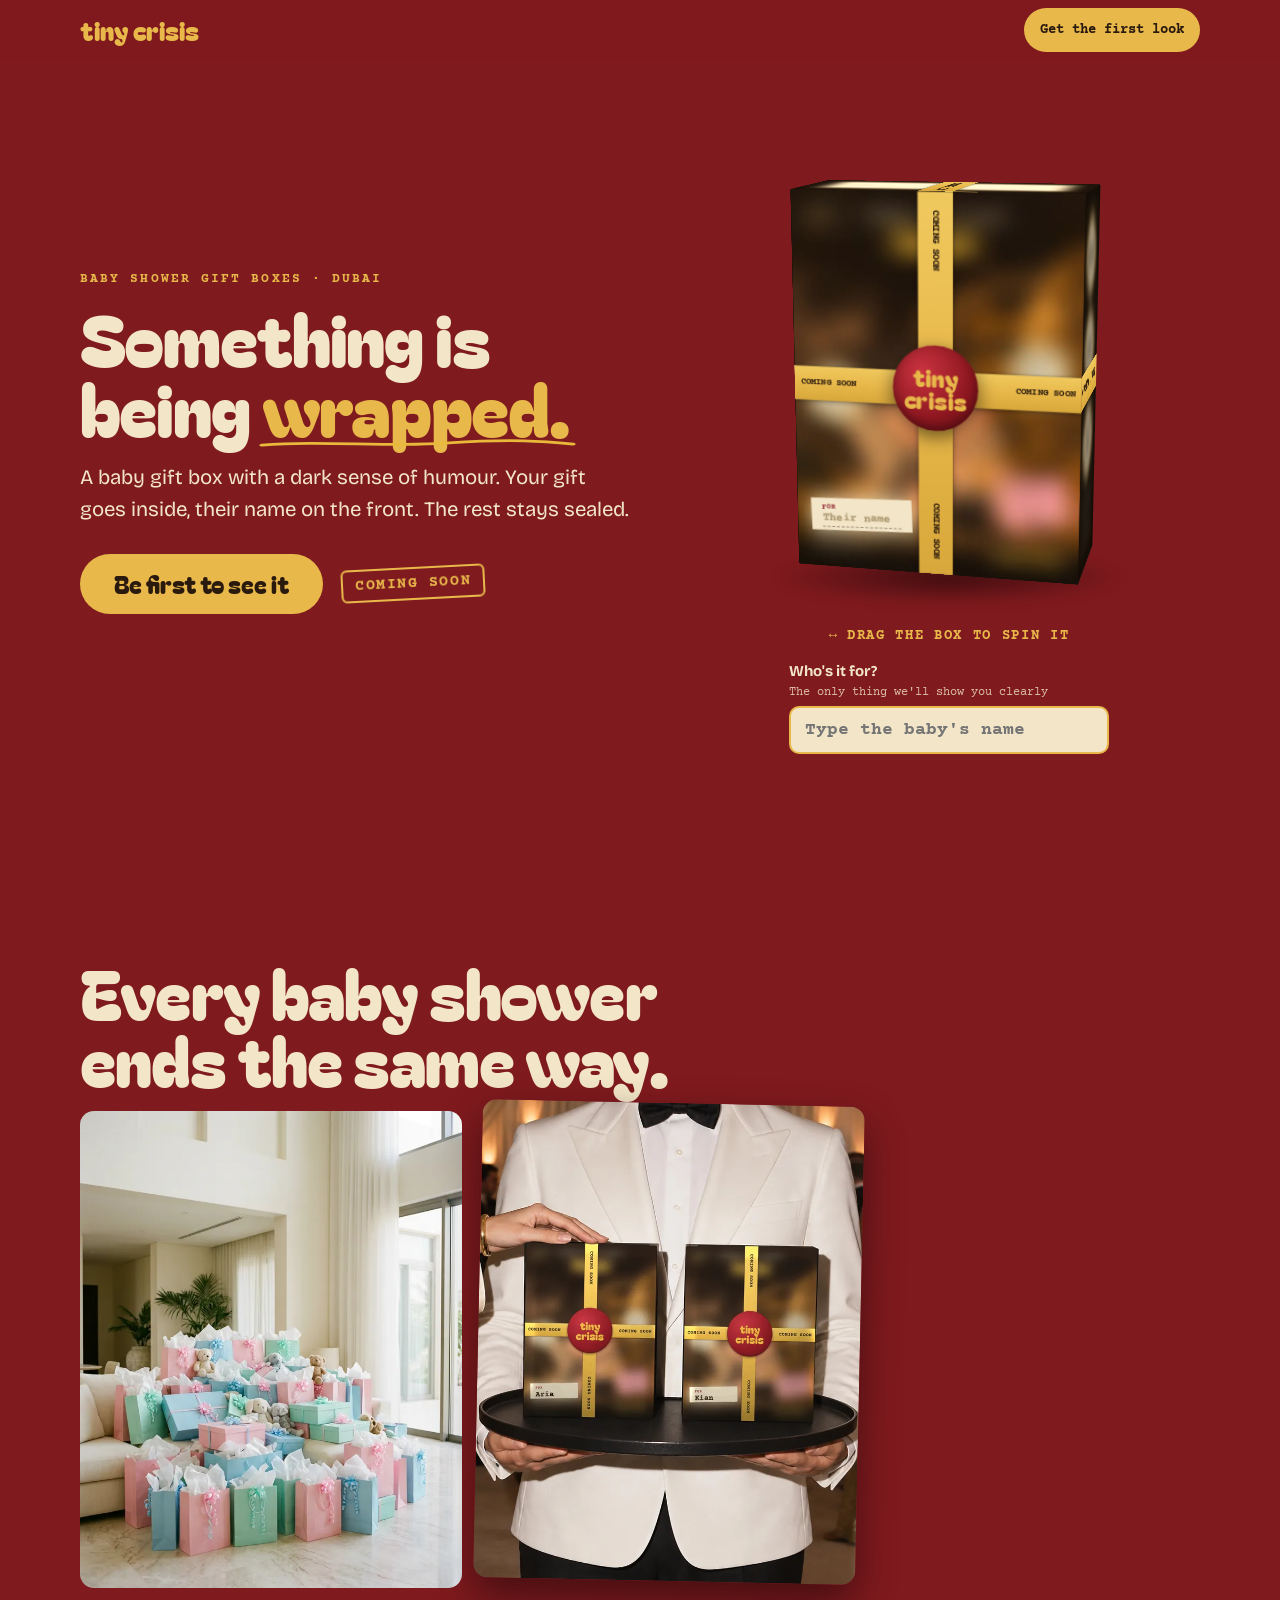
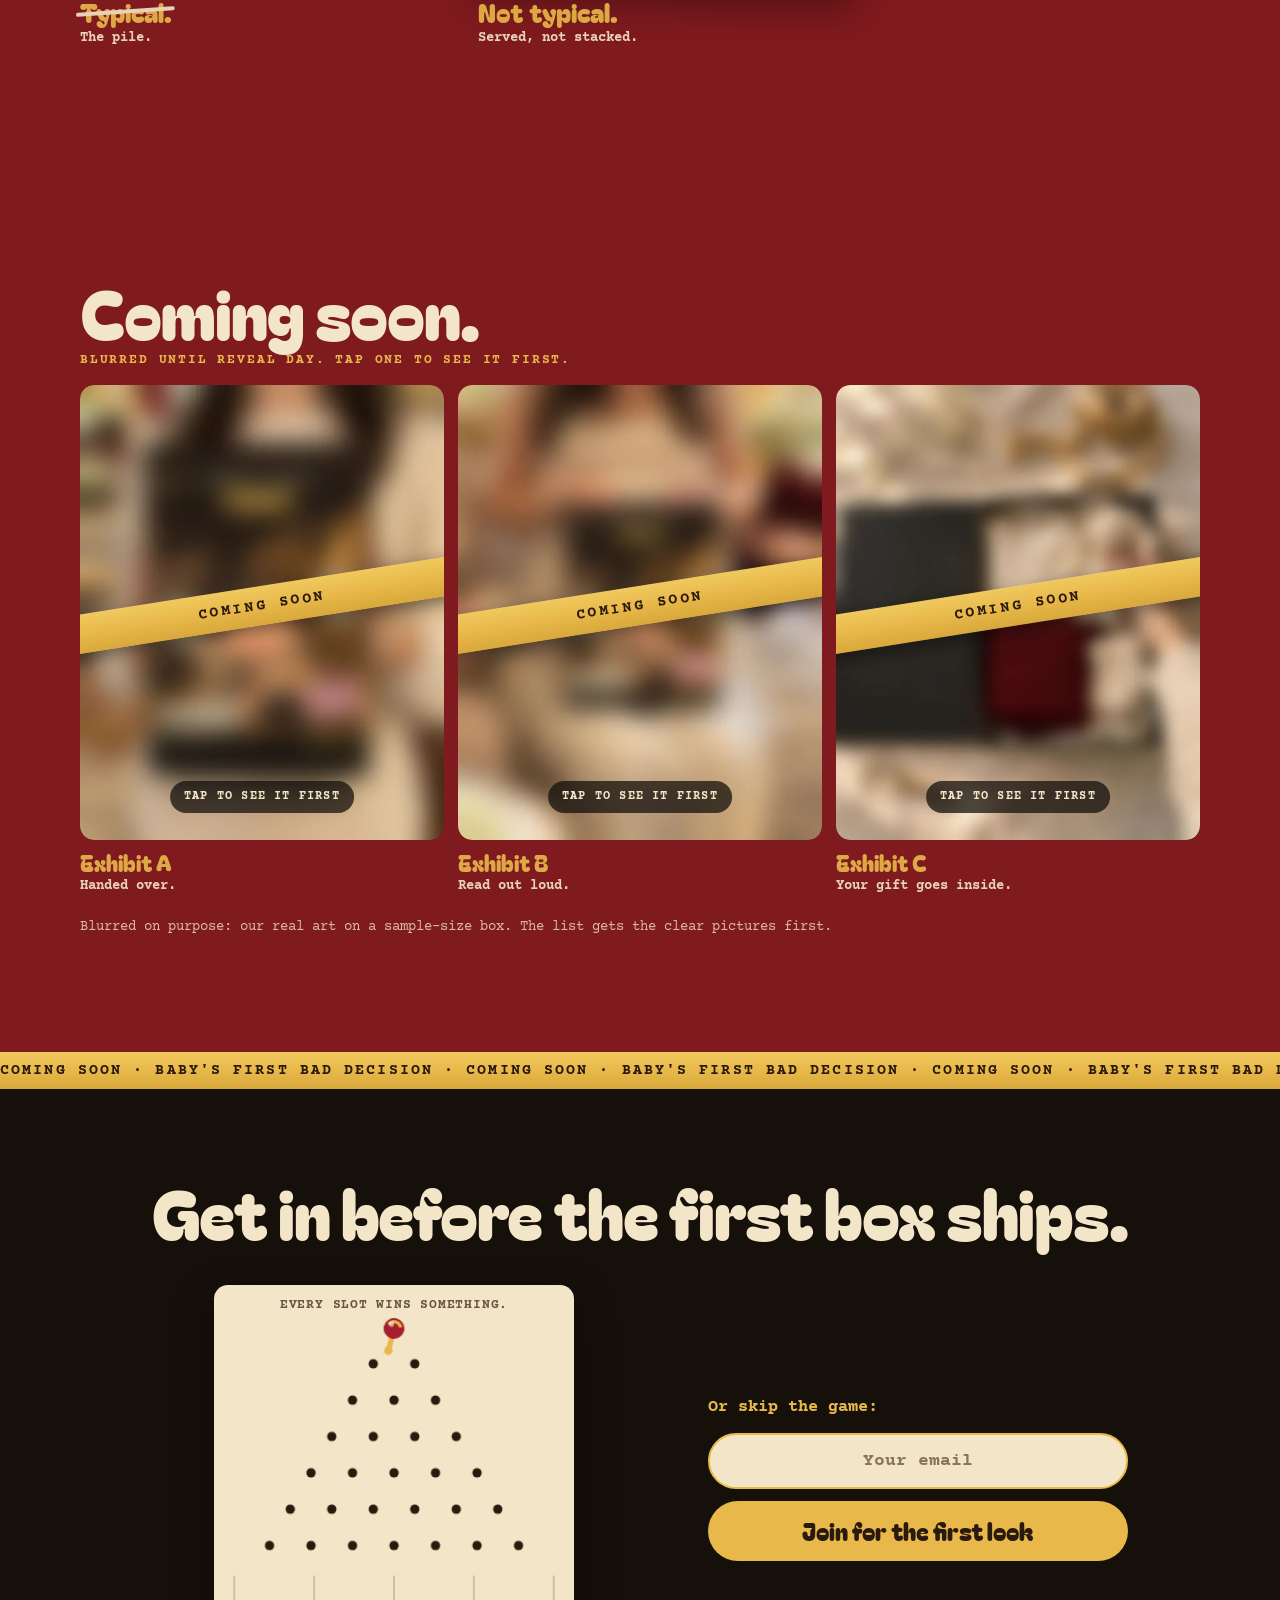
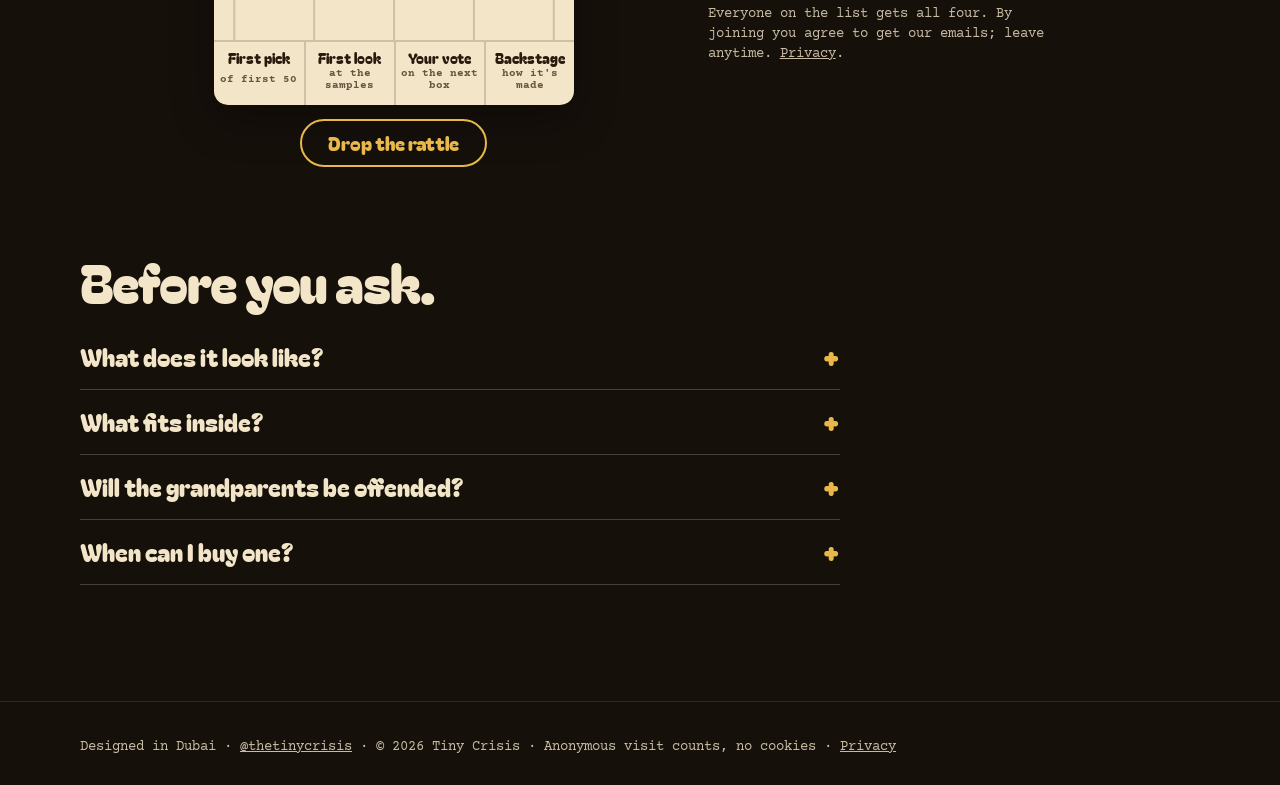
==== commit 536e5e93: "Update teaser" ====
--- a/index.html
+++ b/index.html
@@ -7,10 +7,10 @@
 <meta name="description" content="Baby shower gift boxes with a dark sense of humour. Your gift goes inside. Their name goes on the front. Designed in Dubai, opening soon.">
 <meta property="og:title" content="Tiny Crisis · Baby's First Bad Decision">
 <meta property="og:description" content="Baby shower gift boxes with a dark sense of humour. Your gift goes inside. Their name goes on the front.">
-<meta property="og:image" content="https://thetinycrisis.com/img/og-hold.jpg">
+<meta property="og:image" content="https://thetinycrisis.com/img/og-soon.jpg">
 <meta property="og:image:width" content="1200">
 <meta property="og:image:height" content="630">
-<meta property="og:image:alt" content="Tiny Crisis. Baby's First Bad Decision. Baby shower gift boxes from Dubai, coming soon.">
+<meta property="og:image:alt" content="Two sealed Tiny Crisis gift boxes on a waiter's tray, wrapped in gold Coming soon tape.">
 <meta property="og:url" content="https://thetinycrisis.com/">
 <meta name="twitter:card" content="summary_large_image">
 <meta name="theme-color" content="#7F1A1E">
@@ -18,8 +18,9 @@
 <link rel="apple-touch-icon" href="apple-touch-icon.png">
 <script type="application/ld+json">{"@context":"https://schema.org","@type":"Organization","name":"Tiny Crisis","url":"https://thetinycrisis.com/","logo":"https://thetinycrisis.com/apple-touch-icon.png","description":"Baby shower gift boxes with a dark sense of humour, designed in Dubai.","sameAs":["https://www.instagram.com/thetinycrisis/"]}</script>
 <link rel="icon" href="favicon.svg" type="image/svg+xml">
+<link rel="preload" href="img/blur-front.webp" as="image" type="image/webp">
 <link rel="preload" href="fonts/bagel-fat-one-latin-400-normal.woff2" as="font" type="font/woff2" crossorigin>
-<link rel="stylesheet" href="style.css?v=20261113b">
+<link rel="stylesheet" href="style.css?v=20261113c">
 </head>
 <body>
 
@@ -32,28 +33,28 @@
 
 <main id="top">
 
-<!-- 1. What it is: the box, her name on the label -->
+<!-- 1. Sealed (13 Nov, Mohamed: "coming soon banners all over"): blurred art under COMING SOON tape, only her name sharp -->
 <section class="hero">
   <div class="wrap hero-in">
     <div class="hero-copy">
       <p class="kicker">Baby shower gift boxes · Dubai</p>
-      <h1>The gift everyone <span>passes around.</span></h1>
-      <p class="lede">A joke about the baby on the front. Their name on the label. Your gift goes inside.</p>
-      <p class="hero-cta"><a class="btn big" id="heroBtn" href="#join" aria-haspopup="dialog">Join the list</a><span class="soon"><span>Coming soon</span></span></p>
+      <h1>Something is being <span>wrapped.</span></h1>
+      <p class="lede">A baby gift box with a dark sense of humour. Your gift goes inside, their name on the front. The rest stays sealed.</p>
+      <p class="hero-cta"><a class="btn big" id="heroBtn" href="#join" aria-haspopup="dialog">Be first to see it</a><span class="soon"><span>Coming soon</span></span></p>
     </div>
     <div class="stage">
-      <div class="scene" id="scene" role="group" aria-label="The Tiny Crisis gift box. Drag it, or use the arrow keys, to spin it.">
+      <div class="scene" id="scene" role="group" aria-label="A sealed gift box under gold Coming soon tape. Drag it, or use the arrow keys, to spin it.">
         <div class="box" id="box">
-          <div class="face f-front blank"><span class="wm">tiny crisis</span><span class="namelabel" aria-hidden="true"><small>For</small><b id="nameOut">Their name</b></span></div>
-          <div class="face f-back blank"><span class="wm">tiny crisis</span></div>
-          <div class="face f-right blank"></div>
-          <div class="face f-left blank"></div>
-          <div class="face f-bottom"><i></i></div>
-          <div class="face f-top blank"></div>
+          <div class="face f-front"><img src="img/blur-front.webp" alt="" fetchpriority="high"><span class="band h split" aria-hidden="true"><em>COMING SOON</em><em>COMING SOON</em></span><span class="band v split" aria-hidden="true"><b>COMING SOON</b><b>COMING SOON</b></span><span class="seal" aria-hidden="true">tiny<br>crisis</span><span class="namelabel" aria-hidden="true"><small>For</small><b id="nameOut">Their name</b></span></div>
+          <div class="face f-back"><img src="img/blur-back.webp" alt=""><span class="band h" aria-hidden="true">COMING SOON · COMING SOON</span><span class="band v" aria-hidden="true"><b>COMING SOON · COMING SOON</b></span></div>
+          <div class="face f-right"><img src="img/blur-right.webp" alt=""><span class="band h" aria-hidden="true">COMING SOON</span></div>
+          <div class="face f-left"><img src="img/blur-left.webp" alt=""><span class="band h" aria-hidden="true">COMING SOON</span></div>
+          <div class="face f-bottom"><i></i><span class="band v" aria-hidden="true"><b>COMING SOON</b></span></div>
+          <div class="face f-top"><img src="img/blur-top.webp" alt=""><span class="band v" aria-hidden="true"><b>COMING SOON</b></span></div>
         </div>
       </div>
       <p class="spinhint" id="spinHint"><i aria-hidden="true">&#8596;</i> Drag the box to spin it</p>
-      <label class="namefield" for="nameIn">Who's it for? <small>It goes on the label</small>
+      <label class="namefield" for="nameIn">Who's it for? <small>The only thing we'll show you clearly</small>
         <input id="nameIn" maxlength="14" autocomplete="off" autocapitalize="words" enterkeyhint="done" placeholder="Type the baby's name">
       </label>
       <button type="button" class="btn sealbtn" id="sealBtn" hidden>Get this box first</button>
@@ -61,7 +62,33 @@
   </div>
 </section>
 
-<div class="tapeline" aria-hidden="true"><div><span>BABY'S FIRST BAD DECISION · BABY'S FIRST BAD DECISION · BABY'S FIRST BAD DECISION · BABY'S FIRST BAD DECISION · BABY'S FIRST BAD DECISION · BABY'S FIRST BAD DECISION · </span><span>BABY'S FIRST BAD DECISION · BABY'S FIRST BAD DECISION · BABY'S FIRST BAD DECISION · BABY'S FIRST BAD DECISION · BABY'S FIRST BAD DECISION · BABY'S FIRST BAD DECISION · </span></div></div>
+<!-- 2. Why it exists: the pile vs the sealed tray (real blank-box scene, sealed front, box gates passed 0.751 / 0.750) -->
+<section class="sec vs">
+  <div class="wrap">
+    <h2 class="rv">Every baby shower ends the same way.</h2>
+    <div class="pair rv" id="pair">
+      <figure><img src="img/typical.webp" alt="A pile of pastel gift bags and teddy bears after a baby shower." loading="lazy" width="720" height="900"><figcaption><b><s>Typical.</s></b> The pile.</figcaption></figure>
+      <figure><img src="img/soon-tray.webp" alt="A waiter holds a tray with two sealed Tiny Crisis boxes in gold Coming soon tape, the names Aria and Kian on the labels." loading="lazy" width="720" height="900"><figcaption><b>Not typical.</b> Served, not stacked.</figcaption></figure>
+    </div>
+  </div>
+</section>
+
+<!-- 2b. Coming soon: blurred on purpose. A tap opens the list, not the picture. -->
+<section class="sec exh">
+  <div class="wrap">
+    <h2 class="rv">Coming soon.</h2>
+    <p class="exh-sub">Blurred until reveal day. Tap one to see it first.</p>
+    <div class="exh-strip three rv" id="exhStrip" tabindex="0" aria-label="Blurred preview pictures of the box">
+      <figure class="blurcard" data-join><div class="bc-img"><img src="img/soon-hands.webp" alt="Blurred on purpose: a woman at a baby shower holds the new box." loading="lazy" width="720" height="900"><span class="bc-tape" aria-hidden="true">COMING SOON</span><span class="bc-tap" aria-hidden="true">Tap to see it first</span></div><figcaption><b>Exhibit A</b> Handed over.</figcaption></figure>
+      <figure class="blurcard" data-join><div class="bc-img"><img src="img/soon-lap.webp" alt="Blurred on purpose: the mum-to-be holds the box on her lap." loading="lazy" width="720" height="900"><span class="bc-tape" aria-hidden="true">COMING SOON</span><span class="bc-tap" aria-hidden="true">Tap to see it first</span></div><figcaption><b>Exhibit B</b> Read out loud.</figcaption></figure>
+      <figure class="blurcard" data-join><div class="bc-img"><img src="img/soon-open.webp" alt="Blurred on purpose: the box open from above, a baby outfit inside." loading="lazy" width="720" height="900"><span class="bc-tape" aria-hidden="true">COMING SOON</span><span class="bc-tap" aria-hidden="true">Tap to see it first</span></div><figcaption><b>Exhibit C</b> Your gift goes inside.</figcaption></figure>
+    </div>
+    <p class="exh-dots" id="exhDots" aria-hidden="true"><i class="on"></i><i></i><i></i></p>
+    <p class="micro exh-note">Blurred on purpose: our real art on a sample-size box. The list gets the clear pictures first.</p>
+  </div>
+</section>
+
+<div class="tapeline" aria-hidden="true"><div><span>COMING SOON · BABY'S FIRST BAD DECISION · COMING SOON · BABY'S FIRST BAD DECISION · COMING SOON · BABY'S FIRST BAD DECISION · COMING SOON · BABY'S FIRST BAD DECISION · </span><span>COMING SOON · BABY'S FIRST BAD DECISION · COMING SOON · BABY'S FIRST BAD DECISION · COMING SOON · BABY'S FIRST BAD DECISION · COMING SOON · BABY'S FIRST BAD DECISION · </span></div></div>
 
 <!-- 3. Drop the rattle → join (28 Oct: replaces the unwrap game). Every slot is a real list perk. -->
 <section class="sec join" id="join">
@@ -97,7 +124,7 @@
 <section class="sec faq" id="faq">
   <div class="wrap">
     <h2 class="rv">Before you ask.</h2>
-    <details class="rv"><summary>What does it look like?</summary><p>It stays under wraps until reveal day. The list gets it in their inbox first, before it goes anywhere else.</p></details>
+    <details class="rv"><summary>What does it look like?</summary><p>Blurred until reveal day, on purpose. The list gets the clear pictures in their inbox first, before they go anywhere else.</p></details>
     <details class="rv"><summary>What fits inside?</summary><p>Think a newborn outfit set, a blanket or a soft toy. Exact measurements arrive with the first look, once the sample is on our desk.</p></details>
     <details class="rv"><summary>Will the grandparents be offended?</summary><p>No. It's dark humour, not rude humour: nothing cruel, and nothing you'd have to explain to Grandma. It works for a boy or a girl.</p></details>
     <details class="rv"><summary>When can I buy one?</summary><p>Soon. Samples are being made now. The list sees them first, and the first 50 boxes are offered to the list before the shop opens.</p></details>
@@ -128,6 +155,6 @@
 </footer>
 
 <script src="track.js?v=20261102a" defer></script>
-<script src="app.js?v=20261113a" defer></script>
+<script src="app.js?v=20261113c" defer></script>
 </body>
 </html>
--- a/style.css
+++ b/style.css
@@ -464,22 +464,15 @@
 
 /* 13 Nov HOLD: no box art anywhere until Mohamed calls the reveal (tools/reveal.sh swaps the reveal version back) */
 .blank{background:linear-gradient(160deg,#2a1e17,#14100c)}
-.f-left.blank,.f-right.blank{background:#0e0a07}
-.f-top.blank{background:#2c2018}
-.blank .wm{position:absolute;left:0;right:0;top:16%;text-align:center;font:400 calc(var(--w)*.11)/1 var(--display);color:var(--gold)}
+.f-left.blank,.blank .wm{position:absolute;left:0;right:0;top:16%;text-align:center;font:400 calc(var(--w)*.11)/1 var(--display);color:var(--gold)}
 .f-front.blank .namelabel{left:50%;top:auto;bottom:13%;width:62%;height:15%;translate:-50% 0;rotate:-2deg;padding:2.5% 4% 0}
 
 /* 13 Nov audit */
 .logo{padding:9px 0}
 .scene:focus-visible{outline:3px solid var(--gold);outline-offset:6px;border-radius:12px}
 /* 13 Nov (Mohamed: "the older one was better with the box and the headline... make it better"): plain box, made to look real */
-.f-front.blank{background:linear-gradient(155deg,#33251c 0%,#1b1410 55%,#110c09 100%)}
-.f-back.blank{background:linear-gradient(200deg,#2a1e17,#100b08)}
 .f-right.blank{background:linear-gradient(90deg,#120d0a,#0a0705)}
-.f-left.blank{background:linear-gradient(270deg,#15100c,#0b0806)}
 .f-top.blank{background:linear-gradient(180deg,#3a2b21,#2a1f18)}
-.blank::before{content:"";position:absolute;inset:0;pointer-events:none;opacity:.22;mix-blend-mode:overlay;background-image:url("data:image/svg+xml,%3Csvg xmlns='http://www.w3.org/2000/svg' width='160' height='160'%3E%3Cfilter id='n'%3E%3CfeTurbulence type='fractalNoise' baseFrequency='.9' numOctaves='2' stitchTiles='stitch'/%3E%3C/filter%3E%3Crect width='100%25' height='100%25' filter='url(%23n)'/%3E%3C/svg%3E")}
-.blank{box-shadow:inset 0 0 0 1px rgba(255,236,200,.05)}
 .scene{position:relative}
 .scene::after{content:"";position:absolute;left:50%;top:calc(50% + var(--h)*.46);width:calc(var(--w)*1.25);height:calc(var(--w)*.2);translate:-50% 0;border-radius:50%;background:radial-gradient(closest-side,rgba(0,0,0,.5),rgba(0,0,0,0));filter:blur(6px);pointer-events:none;z-index:0}
 .box{z-index:1}
@@ -489,3 +482,14 @@
 @keyframes swash{to{transform:scaleX(1)}}
 @media (prefers-reduced-motion:reduce){h1 span::after{animation:none;transform:none}}
 @media (max-width:820px){h1{margin-bottom:16px}}
+/* 13 Nov sealed box + coming-soon strip */
+.f-front .band.split{font-size:calc(var(--w)*.033)}
+.exh-strip.three{grid-auto-columns:min(72%,290px)}
+@media (min-width:900px){.exh-strip.three{grid-template-columns:repeat(3,1fr)}}
+.bc-img{position:relative;overflow:hidden;border-radius:var(--r)}
+.bc-tape{position:absolute;left:-20%;right:-20%;top:44%;rotate:-9deg;background:linear-gradient(180deg,#f0c95e,#E8B84A 50%,#d9a83c);color:var(--ink);font:700 15px/1 var(--type);letter-spacing:.18em;text-align:center;padding:12px 0;box-shadow:0 6px 18px rgba(0,0,0,.45)}
+.bc-tap{position:absolute;left:50%;bottom:6%;translate:-50% 0;font:700 12px/1 var(--type);letter-spacing:.1em;text-transform:uppercase;color:var(--paper);background:rgba(20,15,11,.74);padding:10px 14px;border-radius:999px;white-space:nowrap;transition:background .2s}
+.exh-strip figure.blurcard{cursor:pointer}
+.blurcard:hover .bc-tap,.blurcard:focus-visible .bc-tap{background:var(--red-hi,#a51f2f)}
+.blurcard img{transition:transform .5s ease}
+.blurcard:hover img{transform:scale(1.04)}
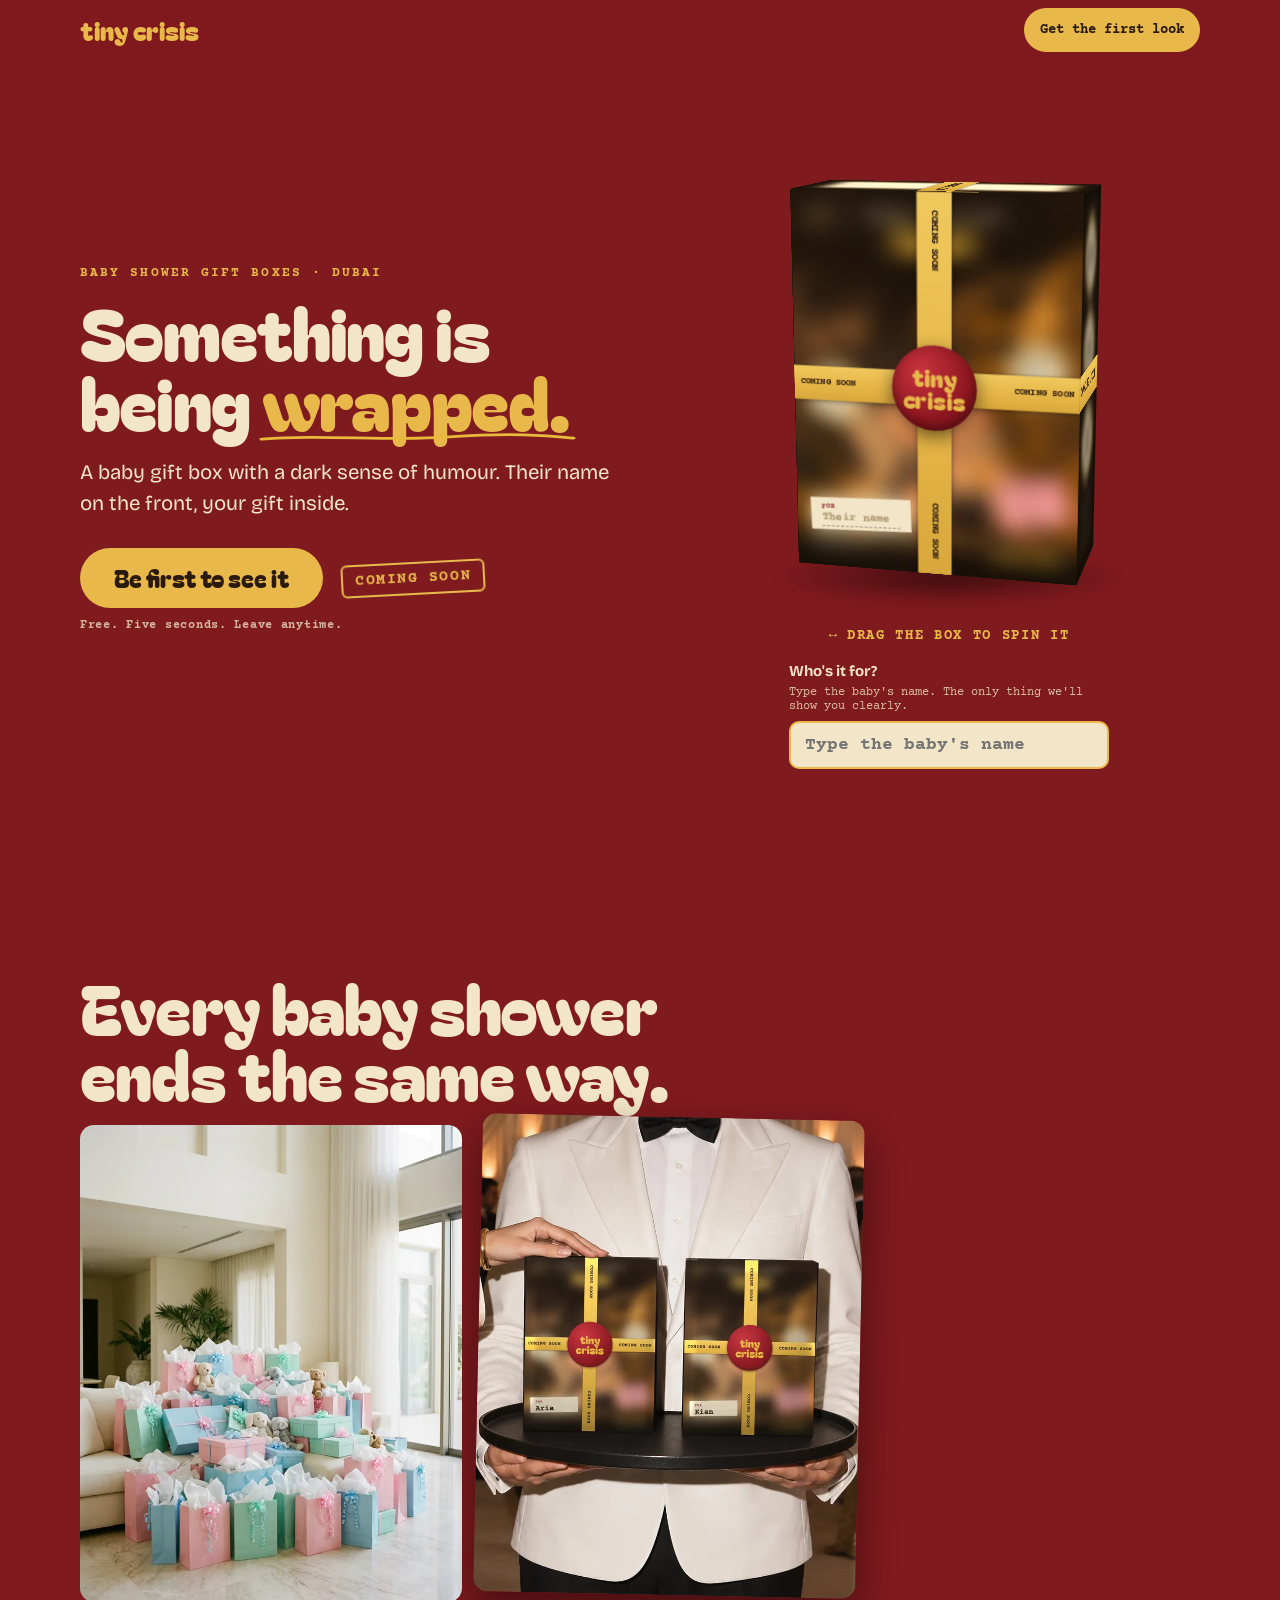
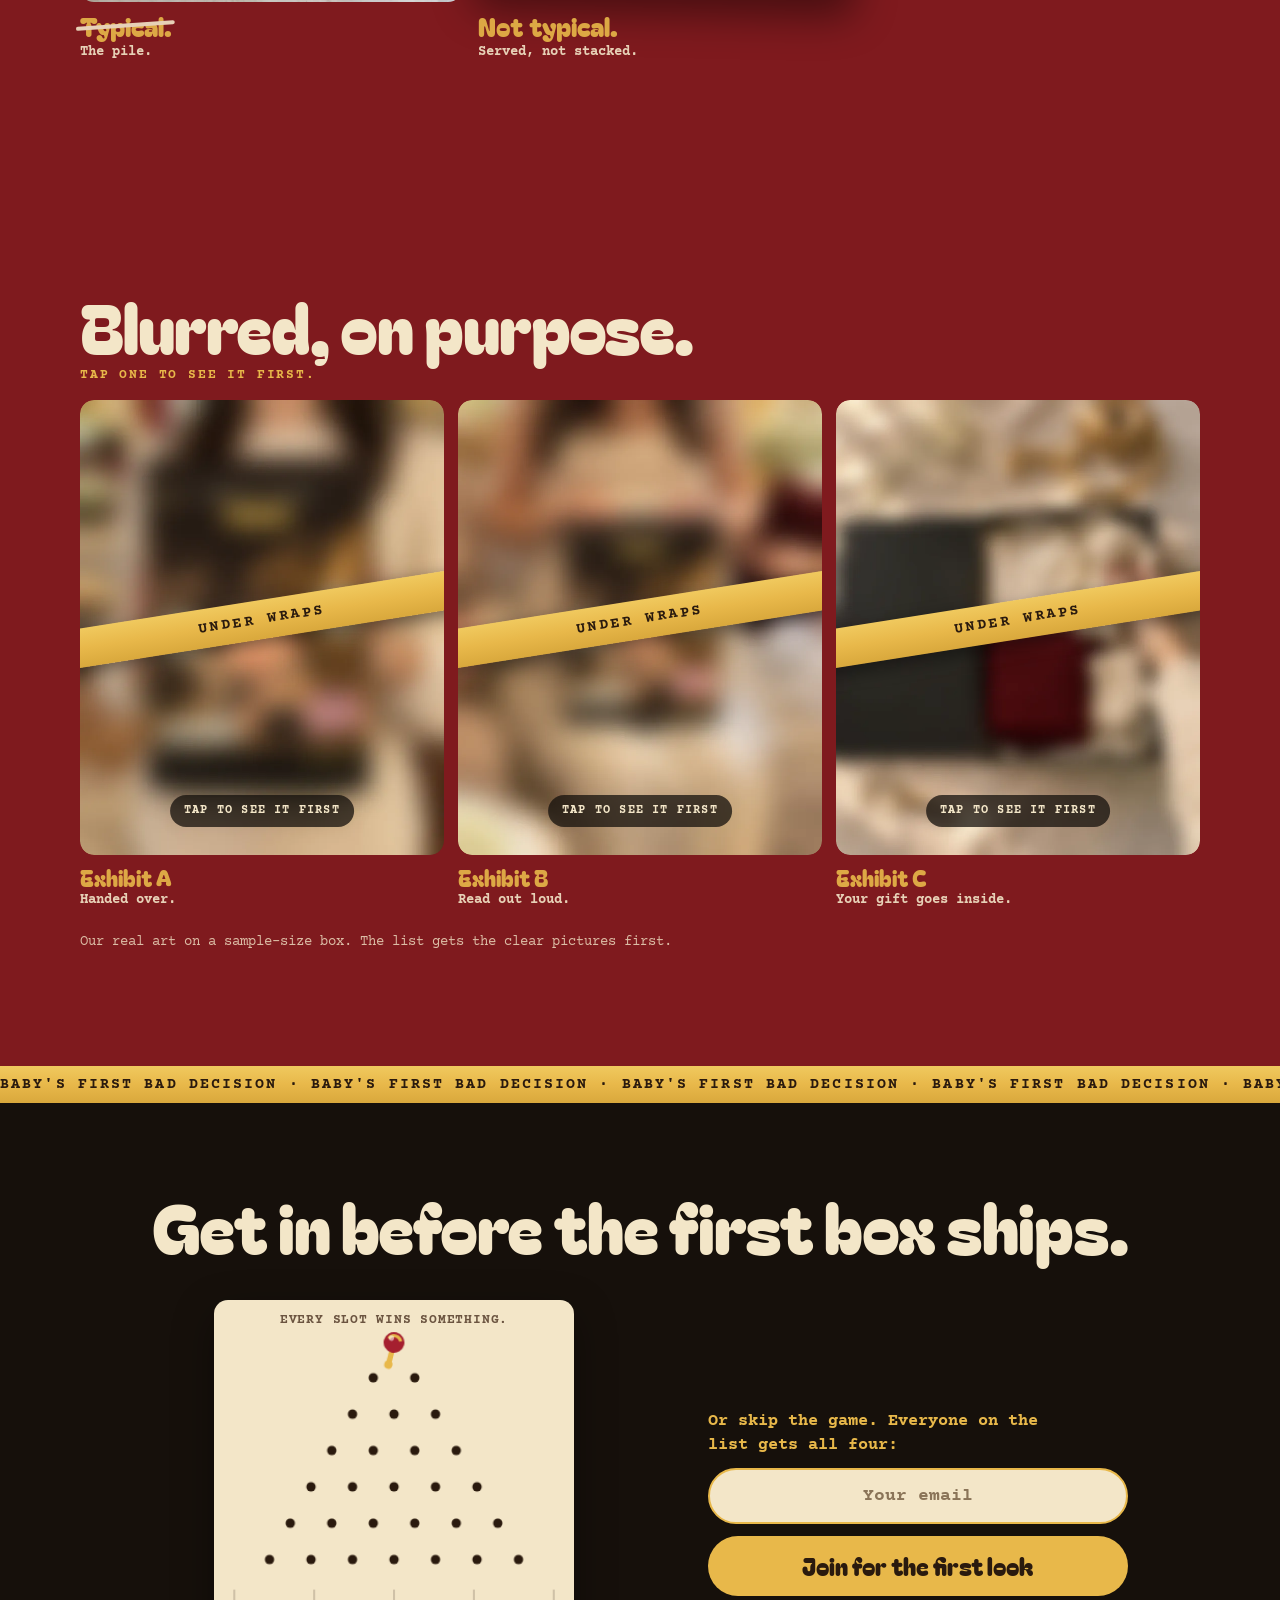
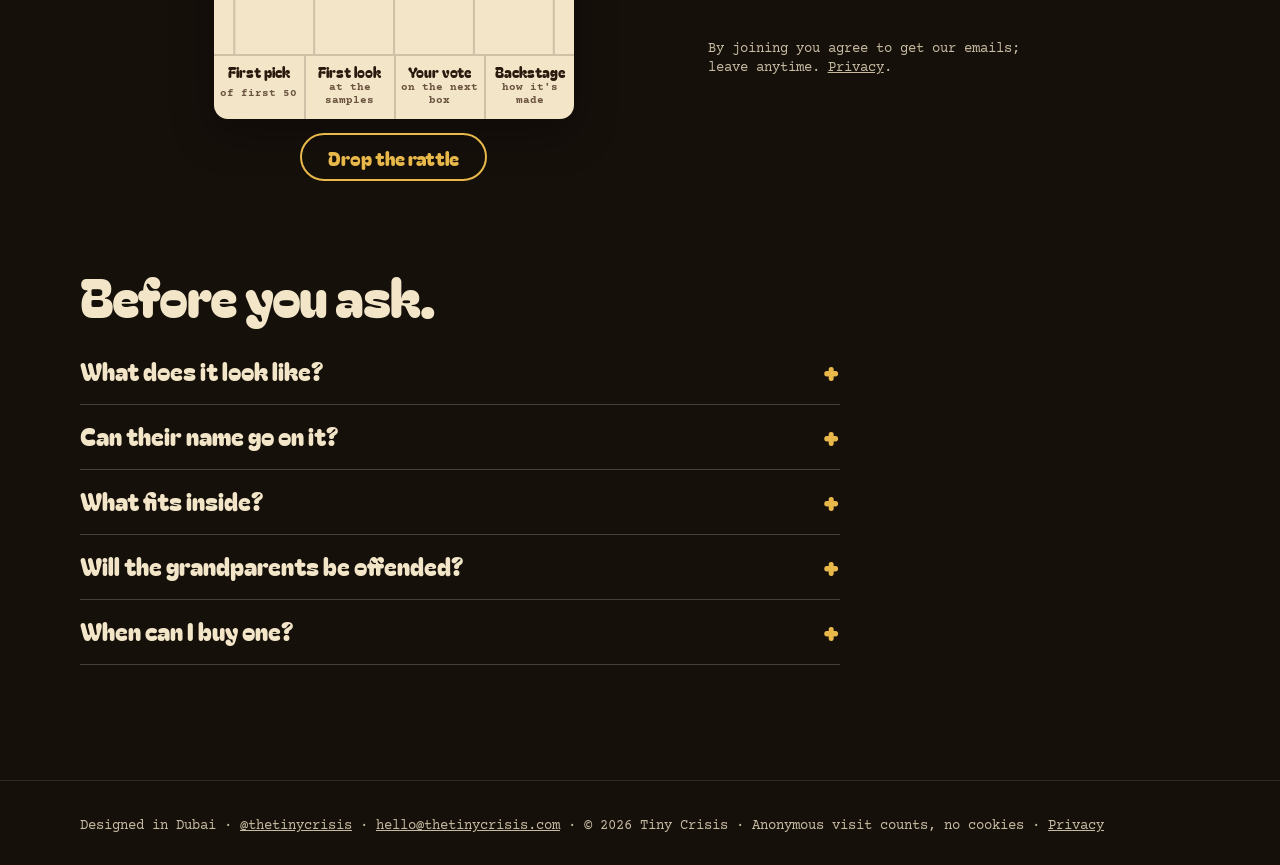
==== commit b6e3e879: "Update teaser" ====
--- a/index.html
+++ b/index.html
@@ -20,7 +20,7 @@
 <link rel="icon" href="favicon.svg" type="image/svg+xml">
 <link rel="preload" href="img/blur-front.webp" as="image" type="image/webp">
 <link rel="preload" href="fonts/bagel-fat-one-latin-400-normal.woff2" as="font" type="font/woff2" crossorigin>
-<link rel="stylesheet" href="style.css?v=20261113c">
+<link rel="stylesheet" href="style.css?v=20261118a">
 </head>
 <body>
 
@@ -39,8 +39,9 @@
     <div class="hero-copy">
       <p class="kicker">Baby shower gift boxes · Dubai</p>
       <h1>Something is being <span>wrapped.</span></h1>
-      <p class="lede">A baby gift box with a dark sense of humour. Your gift goes inside, their name on the front. The rest stays sealed.</p>
+      <p class="lede">A baby gift box with a dark sense of humour. Their name on the front, your gift inside.</p>
       <p class="hero-cta"><a class="btn big" id="heroBtn" href="#join" aria-haspopup="dialog">Be first to see it</a><span class="soon"><span>Coming soon</span></span></p>
+      <p class="cta-note">Free. Five seconds. Leave anytime.</p>
     </div>
     <div class="stage">
       <div class="scene" id="scene" role="group" aria-label="A sealed gift box under gold Coming soon tape. Drag it, or use the arrow keys, to spin it.">
@@ -54,7 +55,7 @@
         </div>
       </div>
       <p class="spinhint" id="spinHint"><i aria-hidden="true">&#8596;</i> Drag the box to spin it</p>
-      <label class="namefield" for="nameIn">Who's it for? <small>The only thing we'll show you clearly</small>
+      <label class="namefield" for="nameIn">Who's it for? <small>Type the baby's name. The only thing we'll show you clearly.</small>
         <input id="nameIn" maxlength="14" autocomplete="off" autocapitalize="words" enterkeyhint="done" placeholder="Type the baby's name">
       </label>
       <button type="button" class="btn sealbtn" id="sealBtn" hidden>Get this box first</button>
@@ -76,19 +77,19 @@
 <!-- 2b. Coming soon: blurred on purpose. A tap opens the list, not the picture. -->
 <section class="sec exh">
   <div class="wrap">
-    <h2 class="rv">Coming soon.</h2>
-    <p class="exh-sub">Blurred until reveal day. Tap one to see it first.</p>
+    <h2 class="rv">Blurred, on purpose.</h2>
+    <p class="exh-sub">Tap one to see it first.</p>
     <div class="exh-strip three rv" id="exhStrip" tabindex="0" aria-label="Blurred preview pictures of the box">
-      <figure class="blurcard" data-join><div class="bc-img"><img src="img/soon-hands.webp" alt="Blurred on purpose: a woman at a baby shower holds the new box." loading="lazy" width="720" height="900"><span class="bc-tape" aria-hidden="true">COMING SOON</span><span class="bc-tap" aria-hidden="true">Tap to see it first</span></div><figcaption><b>Exhibit A</b> Handed over.</figcaption></figure>
-      <figure class="blurcard" data-join><div class="bc-img"><img src="img/soon-lap.webp" alt="Blurred on purpose: the mum-to-be holds the box on her lap." loading="lazy" width="720" height="900"><span class="bc-tape" aria-hidden="true">COMING SOON</span><span class="bc-tap" aria-hidden="true">Tap to see it first</span></div><figcaption><b>Exhibit B</b> Read out loud.</figcaption></figure>
-      <figure class="blurcard" data-join><div class="bc-img"><img src="img/soon-open.webp" alt="Blurred on purpose: the box open from above, a baby outfit inside." loading="lazy" width="720" height="900"><span class="bc-tape" aria-hidden="true">COMING SOON</span><span class="bc-tap" aria-hidden="true">Tap to see it first</span></div><figcaption><b>Exhibit C</b> Your gift goes inside.</figcaption></figure>
+      <figure class="blurcard" data-join><div class="bc-img"><img src="img/soon-hands.webp" alt="Blurred on purpose: a woman at a baby shower holds the new box." loading="lazy" width="720" height="900"><span class="bc-tape" aria-hidden="true">UNDER WRAPS</span><span class="bc-tap" aria-hidden="true">Tap to see it first</span></div><figcaption><b>Exhibit A</b> Handed over.</figcaption></figure>
+      <figure class="blurcard" data-join><div class="bc-img"><img src="img/soon-lap.webp" alt="Blurred on purpose: the mum-to-be holds the box on her lap." loading="lazy" width="720" height="900"><span class="bc-tape" aria-hidden="true">UNDER WRAPS</span><span class="bc-tap" aria-hidden="true">Tap to see it first</span></div><figcaption><b>Exhibit B</b> Read out loud.</figcaption></figure>
+      <figure class="blurcard" data-join><div class="bc-img"><img src="img/soon-open.webp" alt="Blurred on purpose: the box open from above, a baby outfit inside." loading="lazy" width="720" height="900"><span class="bc-tape" aria-hidden="true">UNDER WRAPS</span><span class="bc-tap" aria-hidden="true">Tap to see it first</span></div><figcaption><b>Exhibit C</b> Your gift goes inside.</figcaption></figure>
     </div>
     <p class="exh-dots" id="exhDots" aria-hidden="true"><i class="on"></i><i></i><i></i></p>
-    <p class="micro exh-note">Blurred on purpose: our real art on a sample-size box. The list gets the clear pictures first.</p>
+    <p class="micro exh-note">Our real art on a sample-size box. The list gets the clear pictures first.</p>
   </div>
 </section>
 
-<div class="tapeline" aria-hidden="true"><div><span>COMING SOON · BABY'S FIRST BAD DECISION · COMING SOON · BABY'S FIRST BAD DECISION · COMING SOON · BABY'S FIRST BAD DECISION · COMING SOON · BABY'S FIRST BAD DECISION · </span><span>COMING SOON · BABY'S FIRST BAD DECISION · COMING SOON · BABY'S FIRST BAD DECISION · COMING SOON · BABY'S FIRST BAD DECISION · COMING SOON · BABY'S FIRST BAD DECISION · </span></div></div>
+<div class="tapeline" aria-hidden="true"><div><span>BABY'S FIRST BAD DECISION · BABY'S FIRST BAD DECISION · BABY'S FIRST BAD DECISION · BABY'S FIRST BAD DECISION · BABY'S FIRST BAD DECISION · BABY'S FIRST BAD DECISION · </span><span>BABY'S FIRST BAD DECISION · BABY'S FIRST BAD DECISION · BABY'S FIRST BAD DECISION · BABY'S FIRST BAD DECISION · BABY'S FIRST BAD DECISION · BABY'S FIRST BAD DECISION · </span></div></div>
 
 <!-- 3. Drop the rattle → join (28 Oct: replaces the unwrap game). Every slot is a real list perk. -->
 <section class="sec join" id="join">
@@ -108,14 +109,14 @@
     <button type="button" class="btn ghost" id="dropBtn">Drop the rattle</button>
     </div>
     <div class="join-ask">
-    <p class="unwrap-msg" id="dropMsg" aria-live="polite">Or skip the game:</p>
+    <p class="unwrap-msg" id="dropMsg" aria-live="polite">Or skip the game. Everyone on the list gets all four:</p>
     <form class="joinform" id="joinForm" novalidate>
       <label class="sr-only" for="joinEmail">Your email</label>
       <input id="joinEmail" name="email" type="email" inputmode="email" autocomplete="email" autocapitalize="off" autocorrect="off" spellcheck="false" enterkeyhint="send" placeholder="Your email" required>
       <button type="submit" class="btn big waitlist" id="joinBtn">Join for the first look</button>
       <p class="join-err" id="joinErr" role="alert" aria-live="polite"></p>
     </form>
-    <p class="micro">Everyone on the list gets all four. By joining you agree to get our emails; leave anytime. <a href="privacy.html">Privacy</a>.</p>
+    <p class="micro">By joining you agree to get our emails; leave anytime. <a href="privacy.html">Privacy</a>.</p>
     </div>
   </div>
 </section>
@@ -125,6 +126,7 @@
   <div class="wrap">
     <h2 class="rv">Before you ask.</h2>
     <details class="rv"><summary>What does it look like?</summary><p>Blurred until reveal day, on purpose. The list gets the clear pictures in their inbox first, before they go anywhere else.</p></details>
+    <details class="rv"><summary>Can their name go on it?</summary><p>Yes. Every box has a label with the baby's name on the front. Type a name at the top of this page to see where it goes.</p></details>
     <details class="rv"><summary>What fits inside?</summary><p>Think a newborn outfit set, a blanket or a soft toy. Exact measurements arrive with the first look, once the sample is on our desk.</p></details>
     <details class="rv"><summary>Will the grandparents be offended?</summary><p>No. It's dark humour, not rude humour: nothing cruel, and nothing you'd have to explain to Grandma. It works for a boy or a girl.</p></details>
     <details class="rv"><summary>When can I buy one?</summary><p>Soon. Samples are being made now. The list sees them first, and the first 50 boxes are offered to the list before the shop opens.</p></details>
@@ -146,15 +148,17 @@
   </form>
 </dialog>
 
+<div class="stickybar" id="stickyBar" hidden><a class="btn big" id="stickyBtn" href="#join" aria-haspopup="dialog">Be first to see it</a></div>
+
 </main>
 
 <footer class="foot">
   <div class="wrap">
-    <p class="legal">Designed in Dubai · <a href="https://www.instagram.com/thetinycrisis/">@thetinycrisis</a> · © 2026 Tiny Crisis · Anonymous visit counts, no cookies · <a href="privacy.html">Privacy</a></p>
+    <p class="legal">Designed in Dubai · <a href="https://www.instagram.com/thetinycrisis/">@thetinycrisis</a> · <a href="mailto:hello@thetinycrisis.com">hello@thetinycrisis.com</a> · © 2026 Tiny Crisis · Anonymous visit counts, no cookies · <a href="privacy.html">Privacy</a></p>
   </div>
 </footer>
 
 <script src="track.js?v=20261102a" defer></script>
-<script src="app.js?v=20261113c" defer></script>
+<script src="app.js?v=20261118a" defer></script>
 </body>
 </html>
--- a/style.css
+++ b/style.css
@@ -493,3 +493,15 @@
 .blurcard:hover .bc-tap,.blurcard:focus-visible .bc-tap{background:var(--red-hi,#a51f2f)}
 .blurcard img{transition:transform .5s ease}
 .blurcard:hover img{transform:scale(1.04)}
+/* 18 Nov batch */
+.cta-note{font:700 12px/1.3 var(--type);letter-spacing:.06em;opacity:.75;margin-top:10px}
+.namefield input{box-shadow:0 0 0 0 rgba(232,185,58,.6);animation:askname 2.4s ease 2.2s 2}
+@keyframes askname{0%{box-shadow:0 0 0 0 rgba(232,185,58,.55)}70%{box-shadow:0 0 0 12px rgba(232,185,58,0)}100%{box-shadow:0 0 0 0 rgba(232,185,58,0)}}
+.namelabel.landed{animation:labelin .38s cubic-bezier(.3,1.6,.5,1)}
+@keyframes labelin{0%{transform:scale(1.35);opacity:.2}60%{transform:scale(.94);opacity:1}100%{transform:scale(1)}}
+.f-front .band{transition:transform .6s cubic-bezier(.3,.8,.3,1)}
+.f-front .band.h.peel{transform:rotate(-2.5deg) translateX(1.5%)}
+.stickybar{position:fixed;left:0;right:0;bottom:0;z-index:40;padding:10px 16px calc(10px + env(safe-area-inset-bottom));background:linear-gradient(180deg,rgba(20,15,11,0),rgba(20,15,11,.92) 35%)}
+.stickybar .btn{width:100%}
+@media (min-width:900px){.stickybar{display:none!important}}
+@media (prefers-reduced-motion:reduce){.namefield input,.namelabel.landed{animation:none}.f-front .band{transition:none}}
